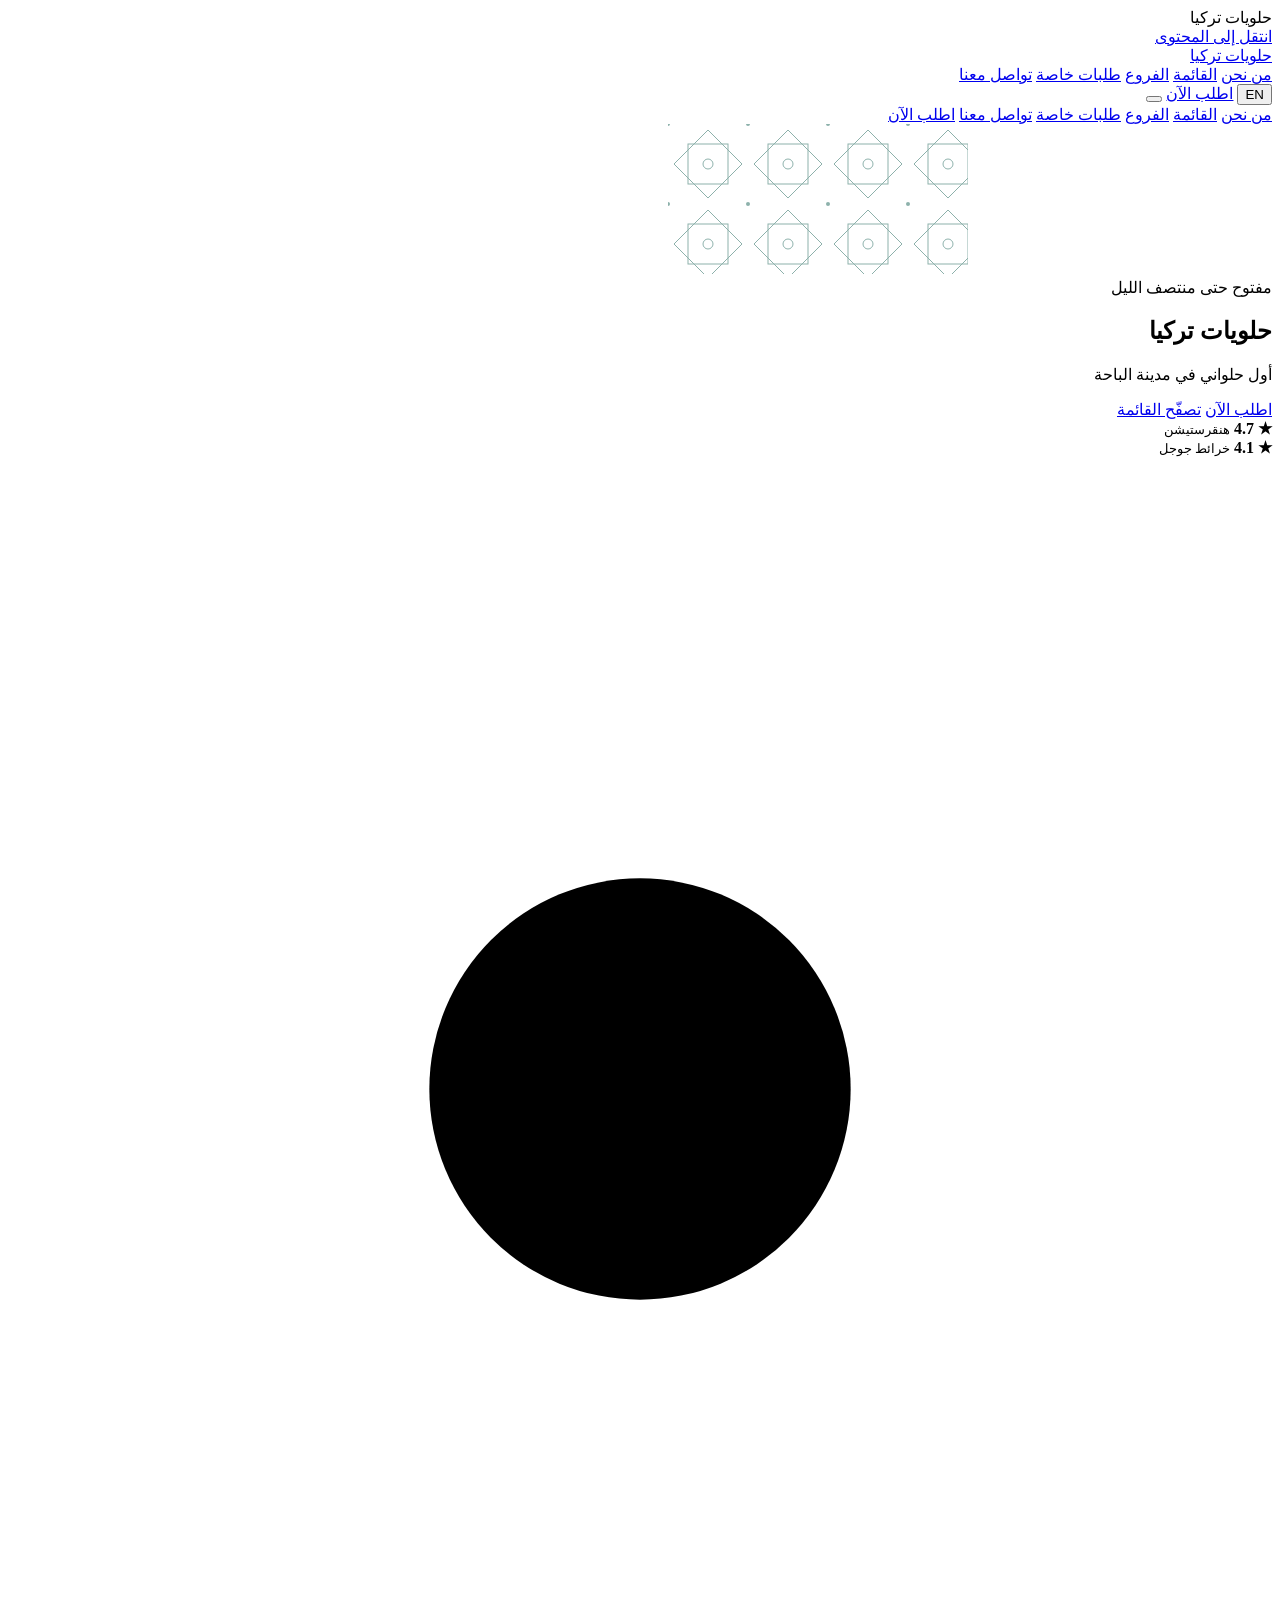
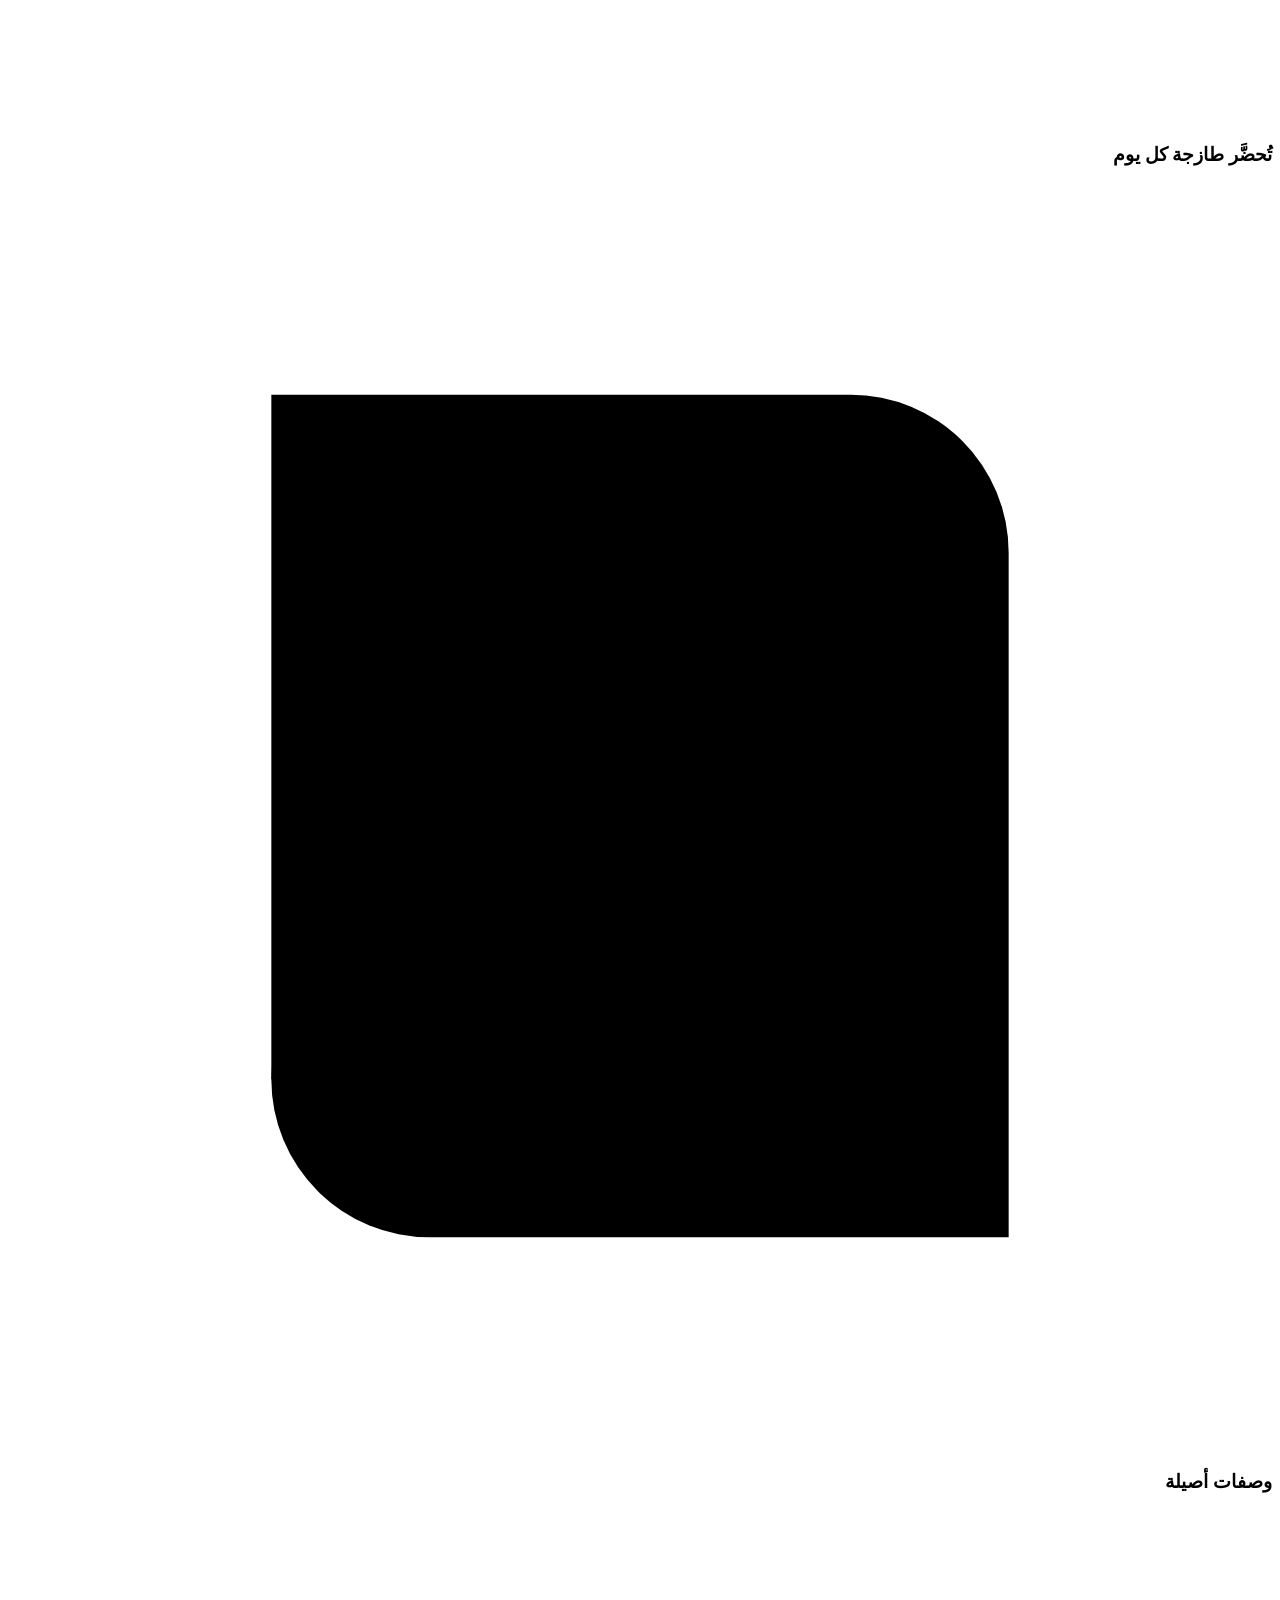
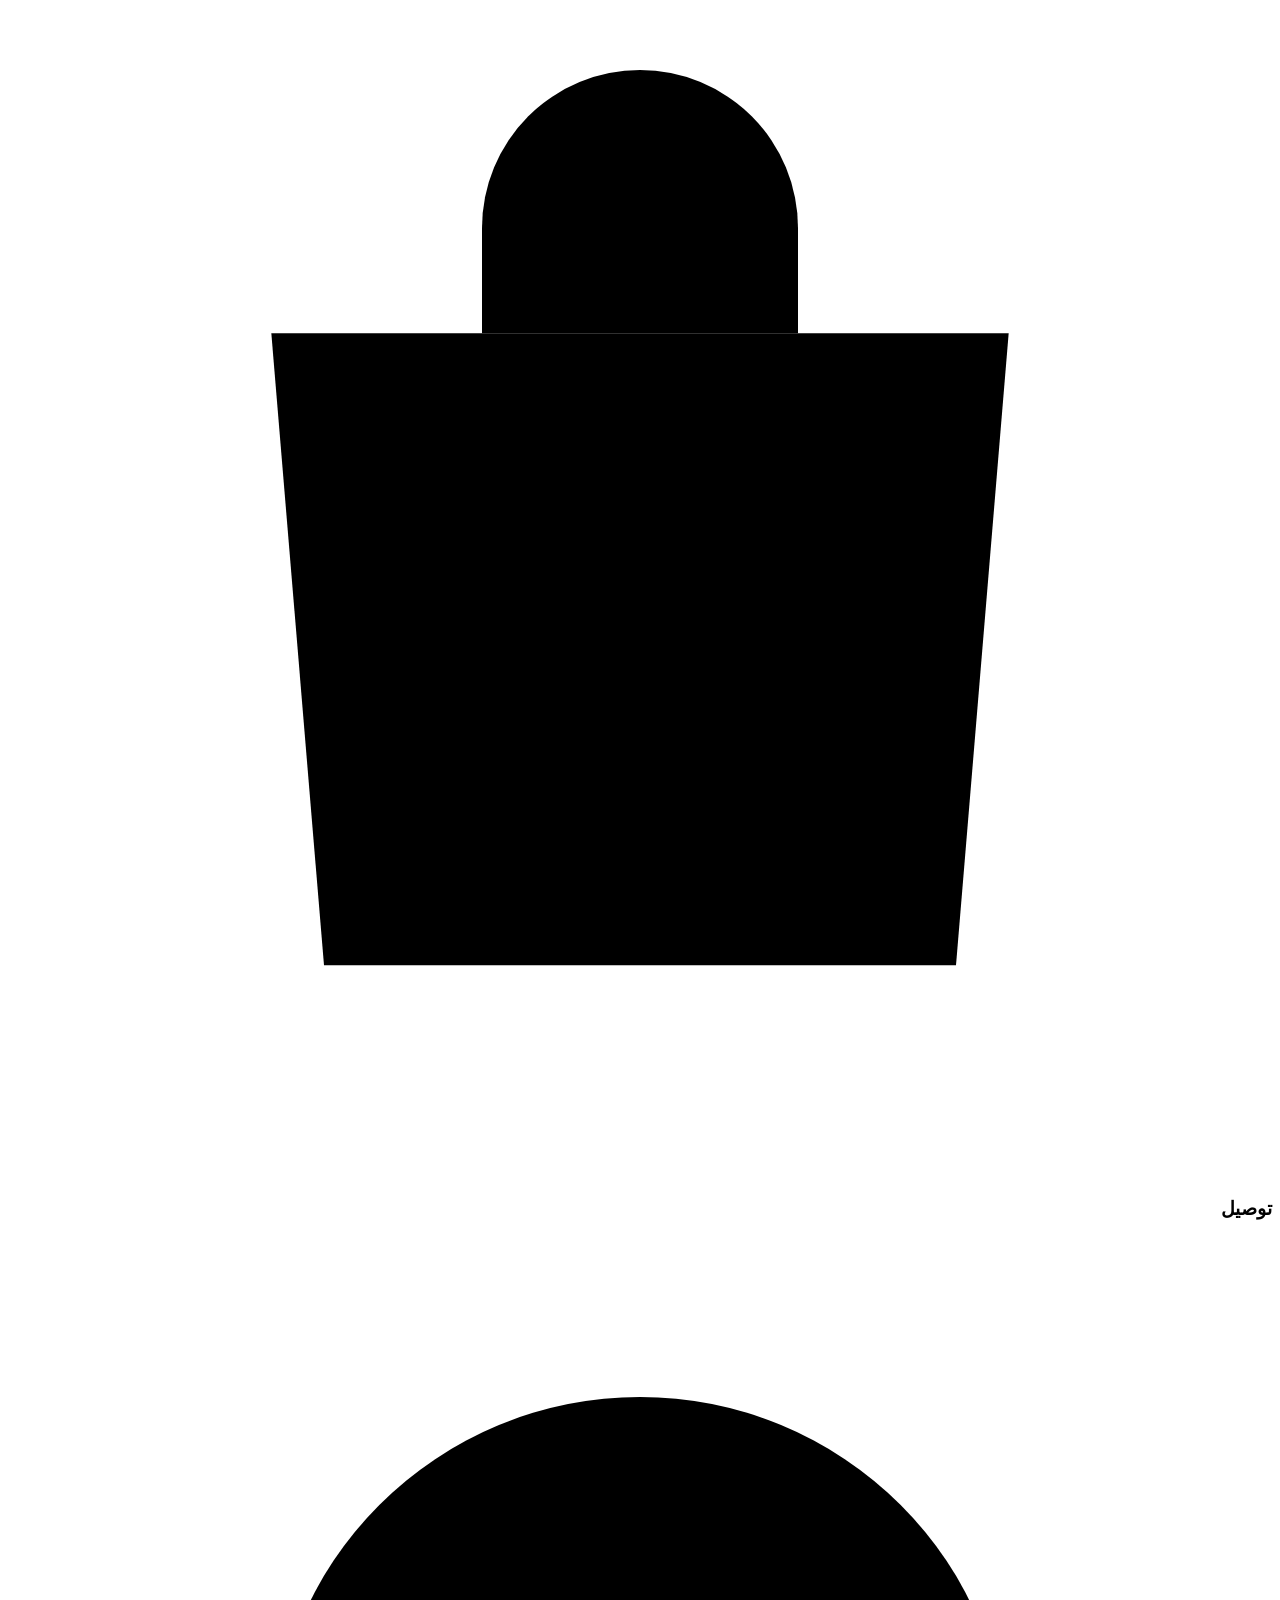
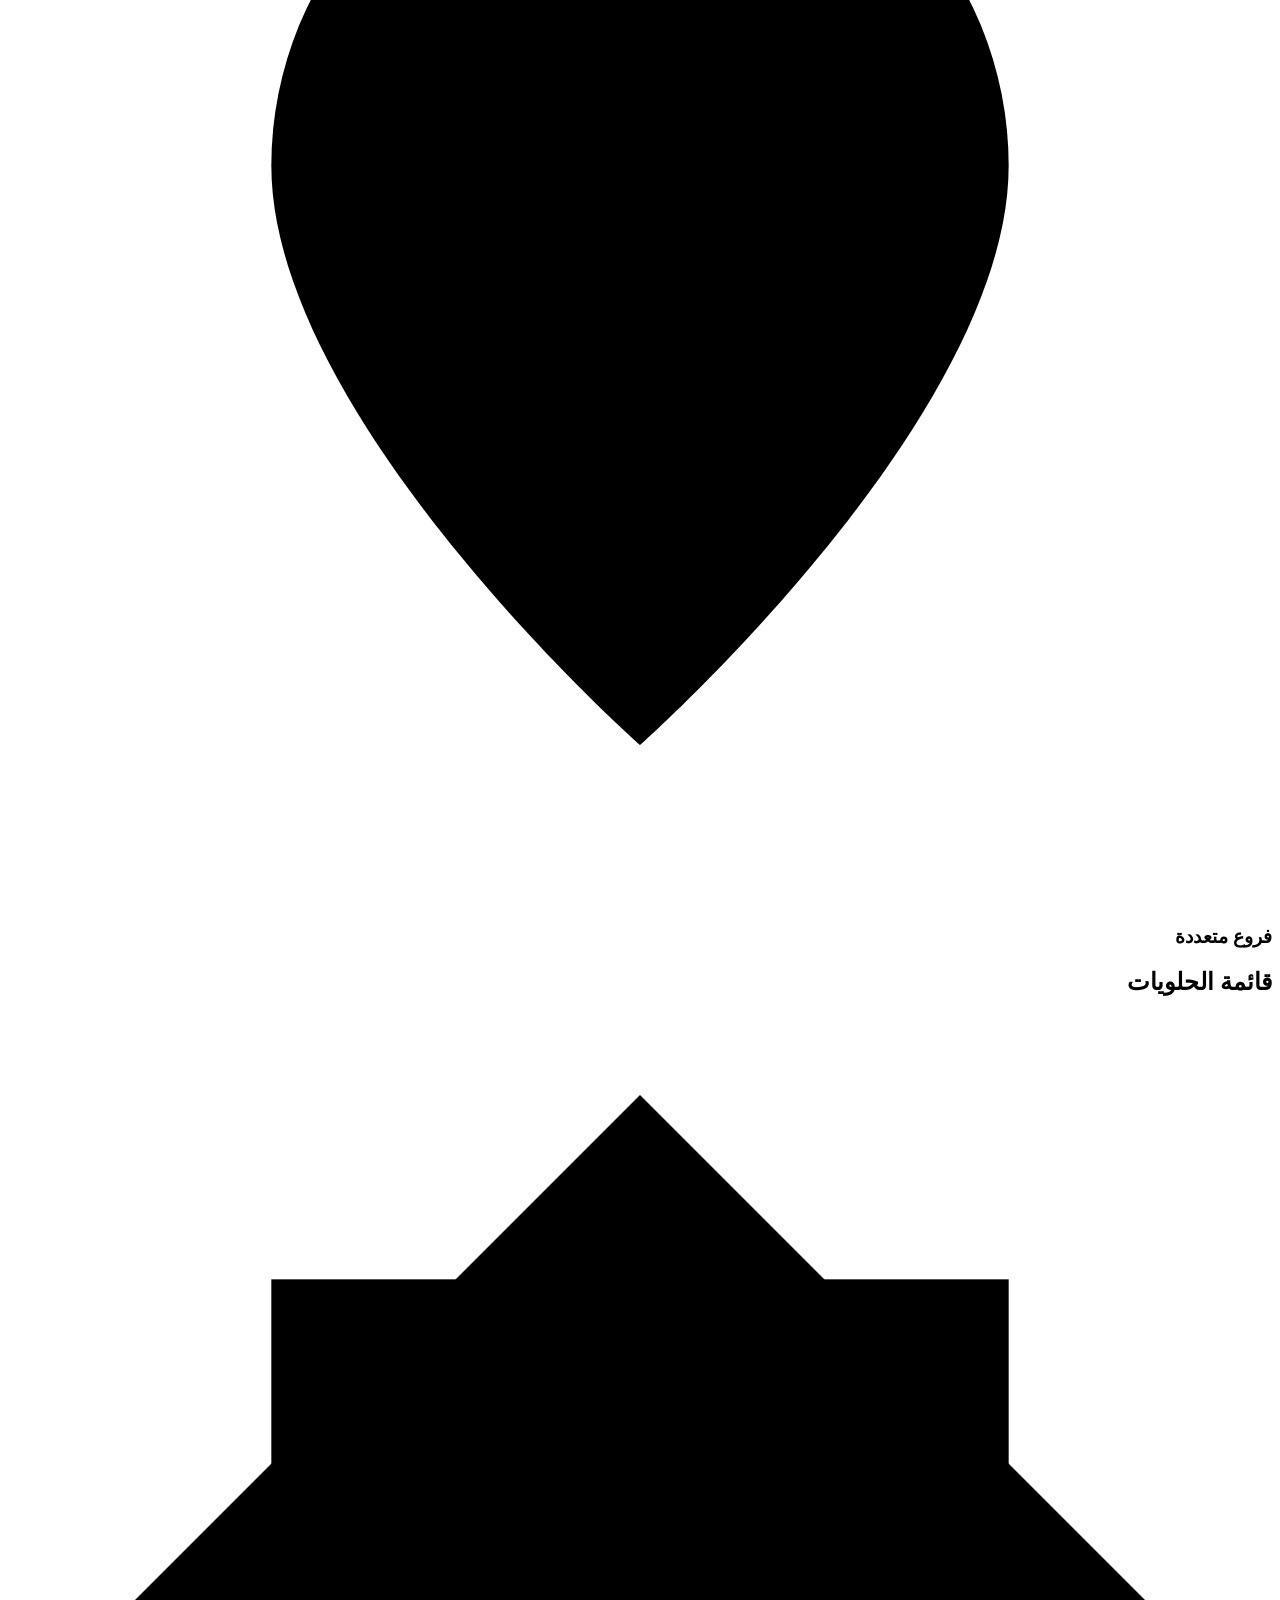
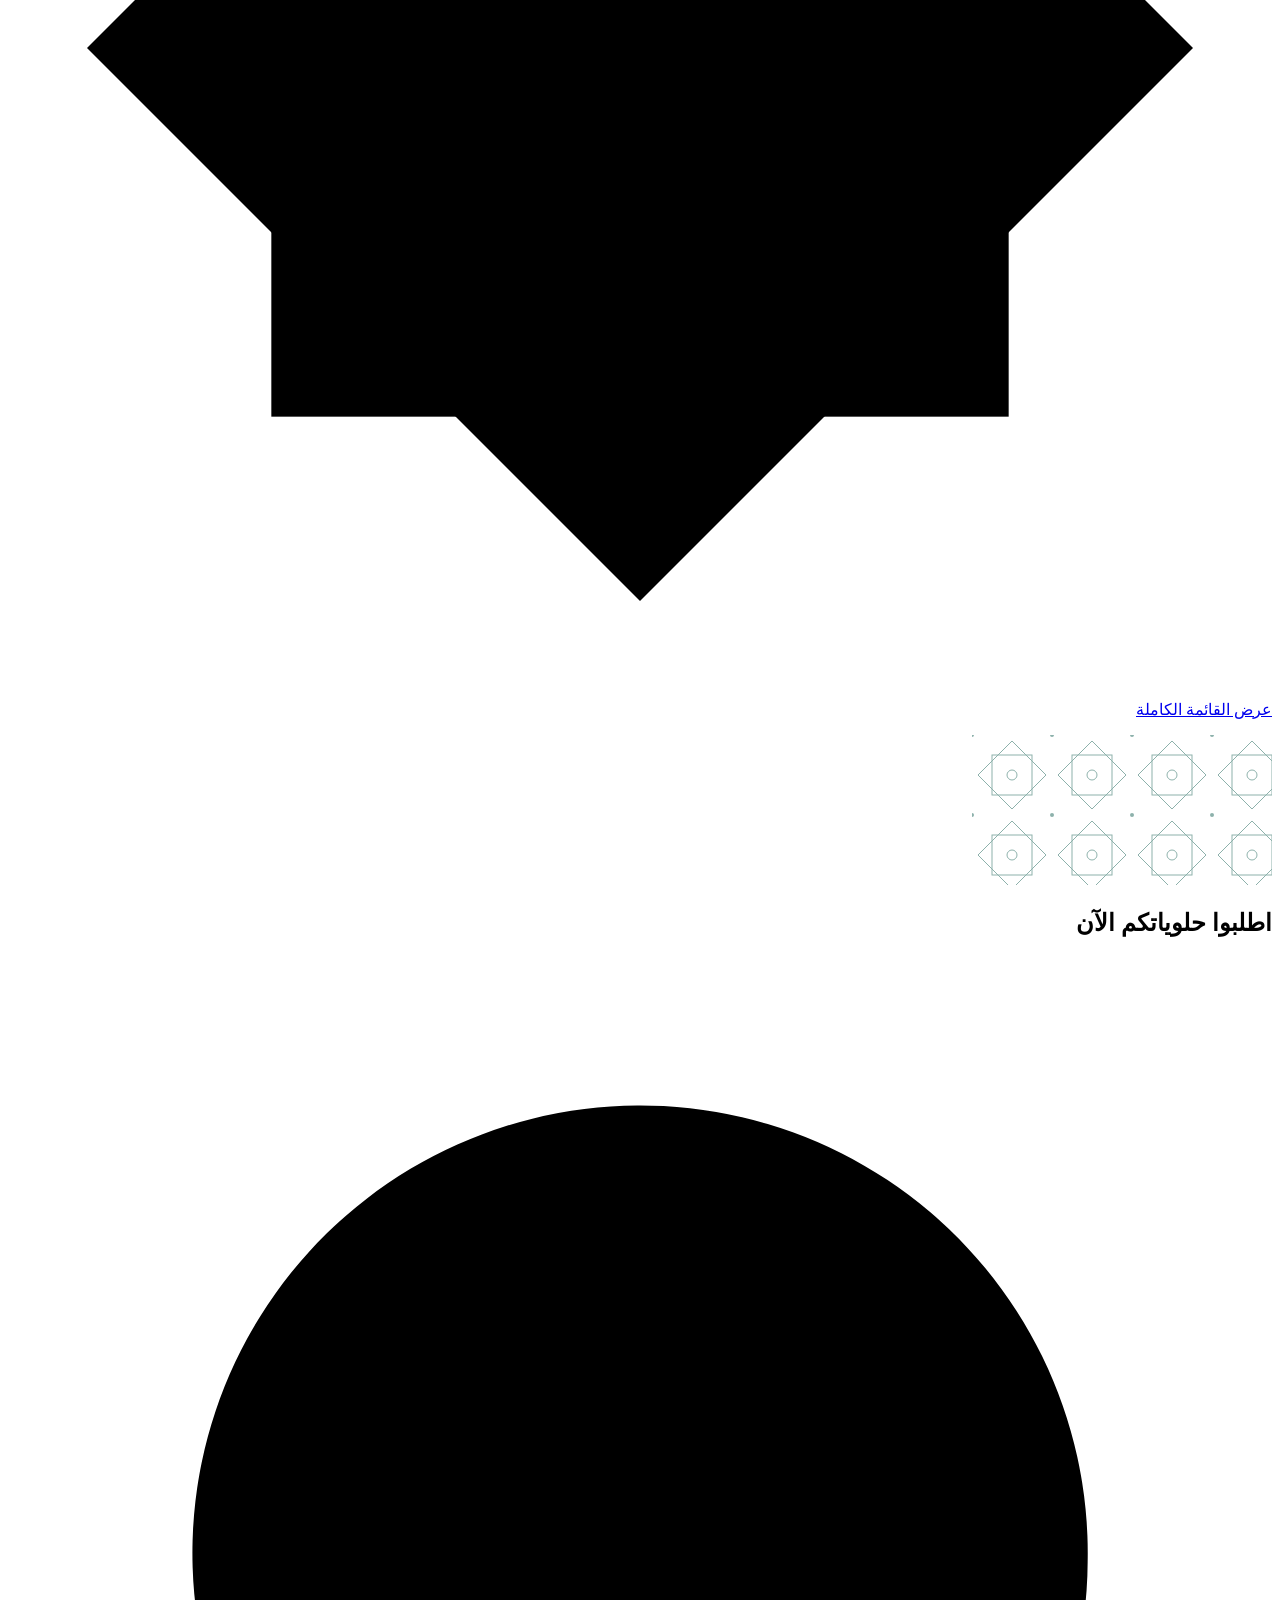
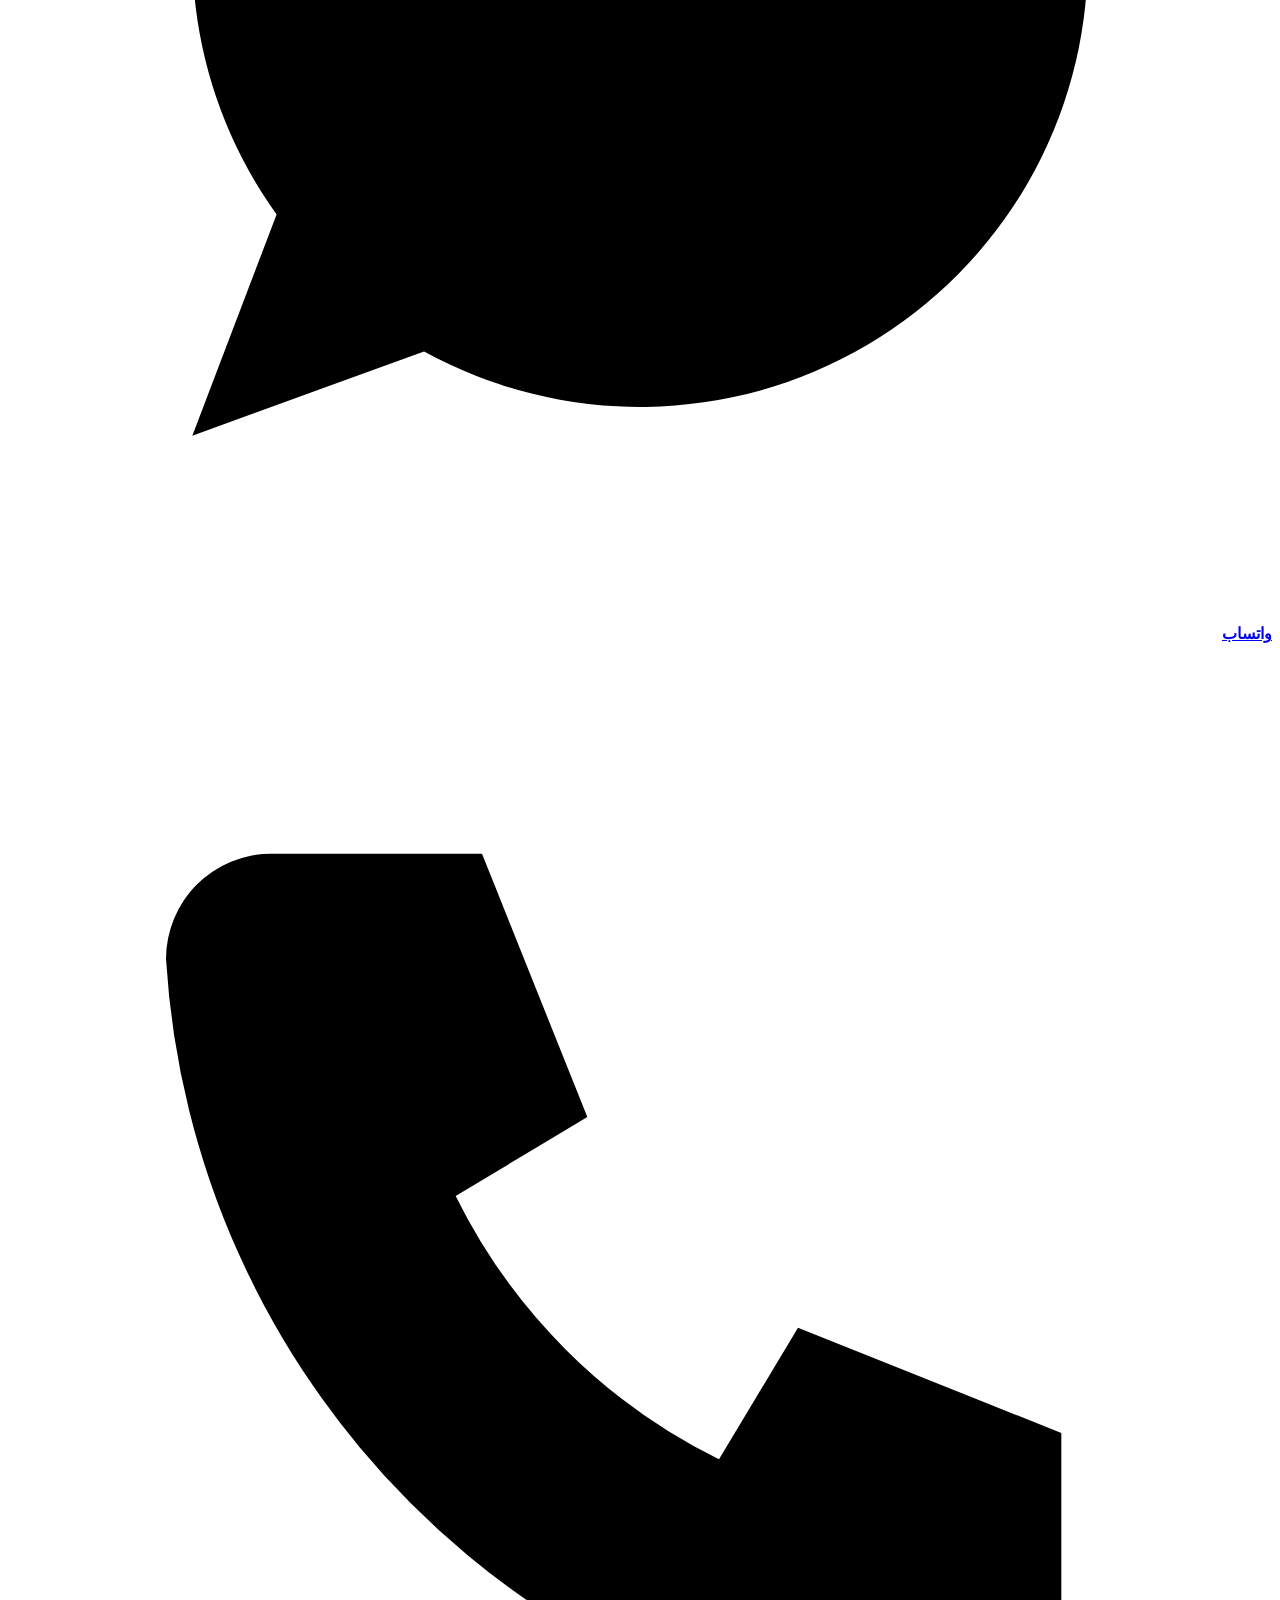
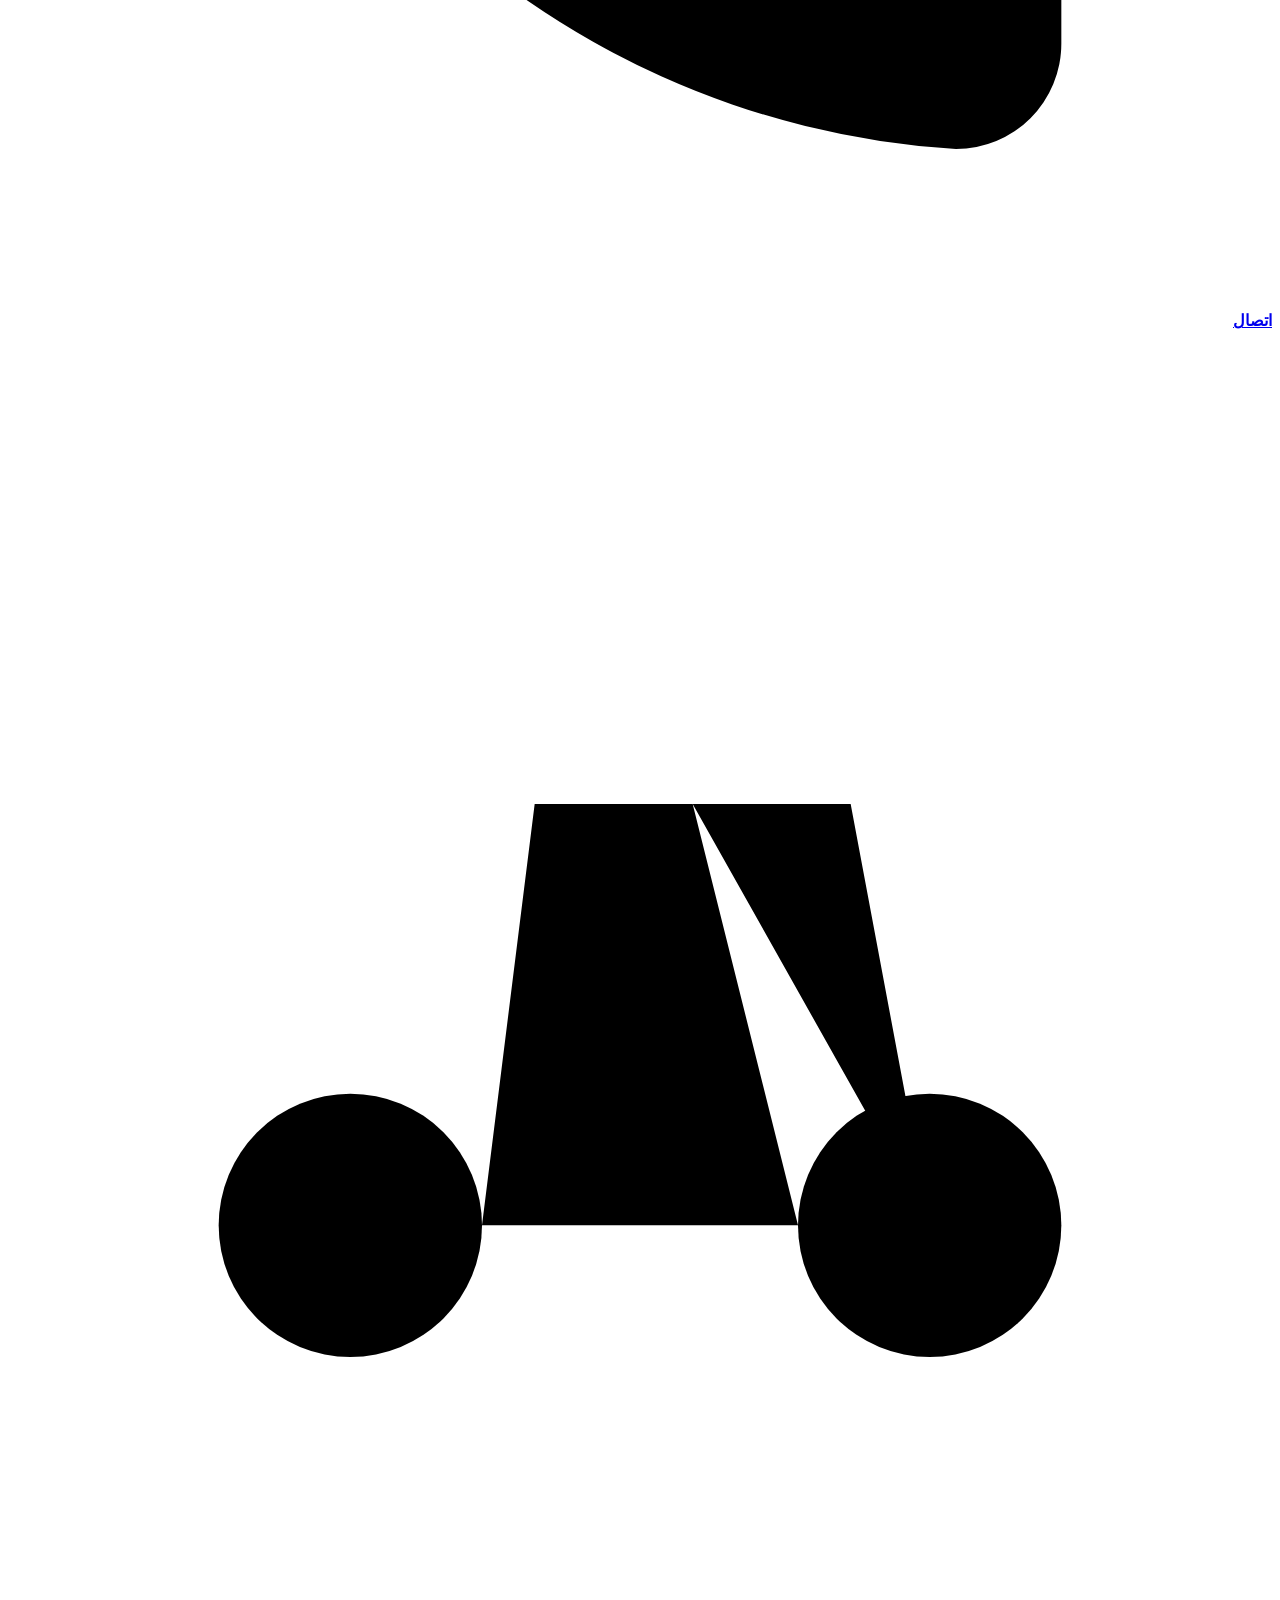
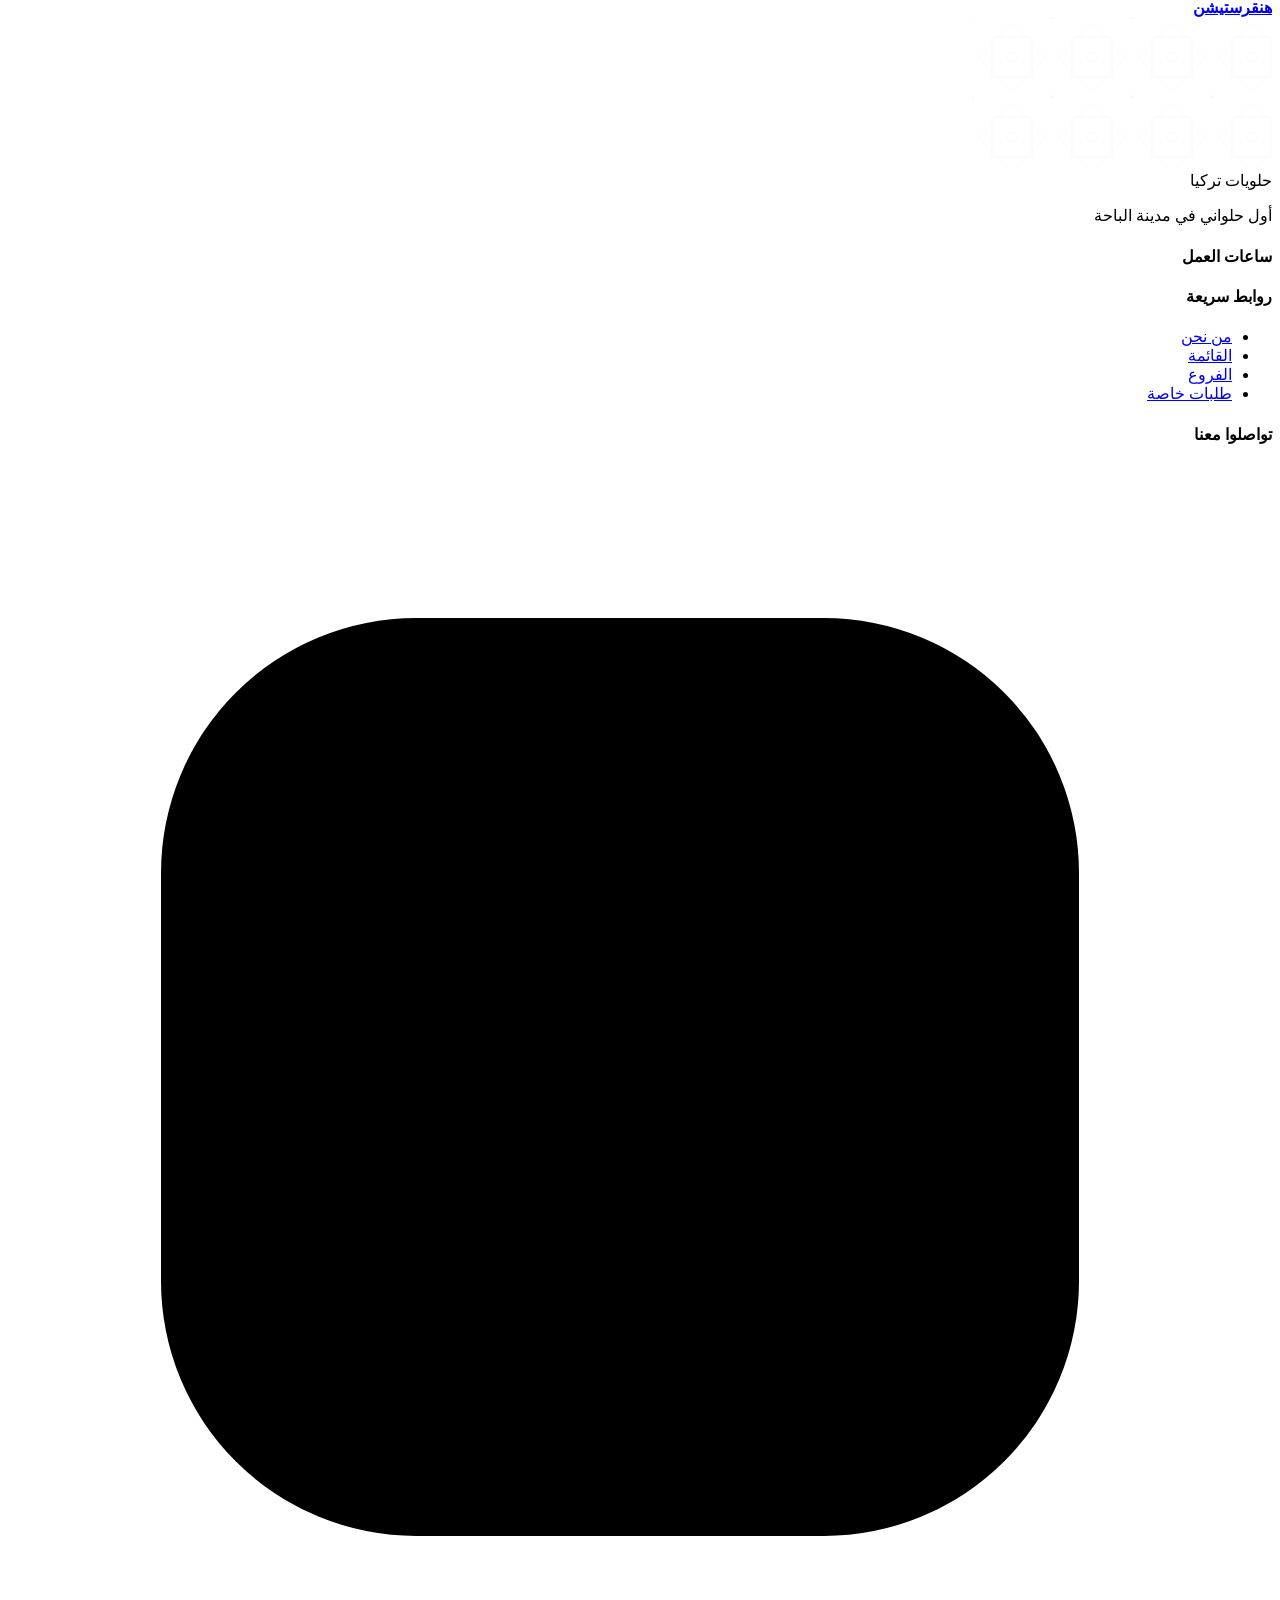
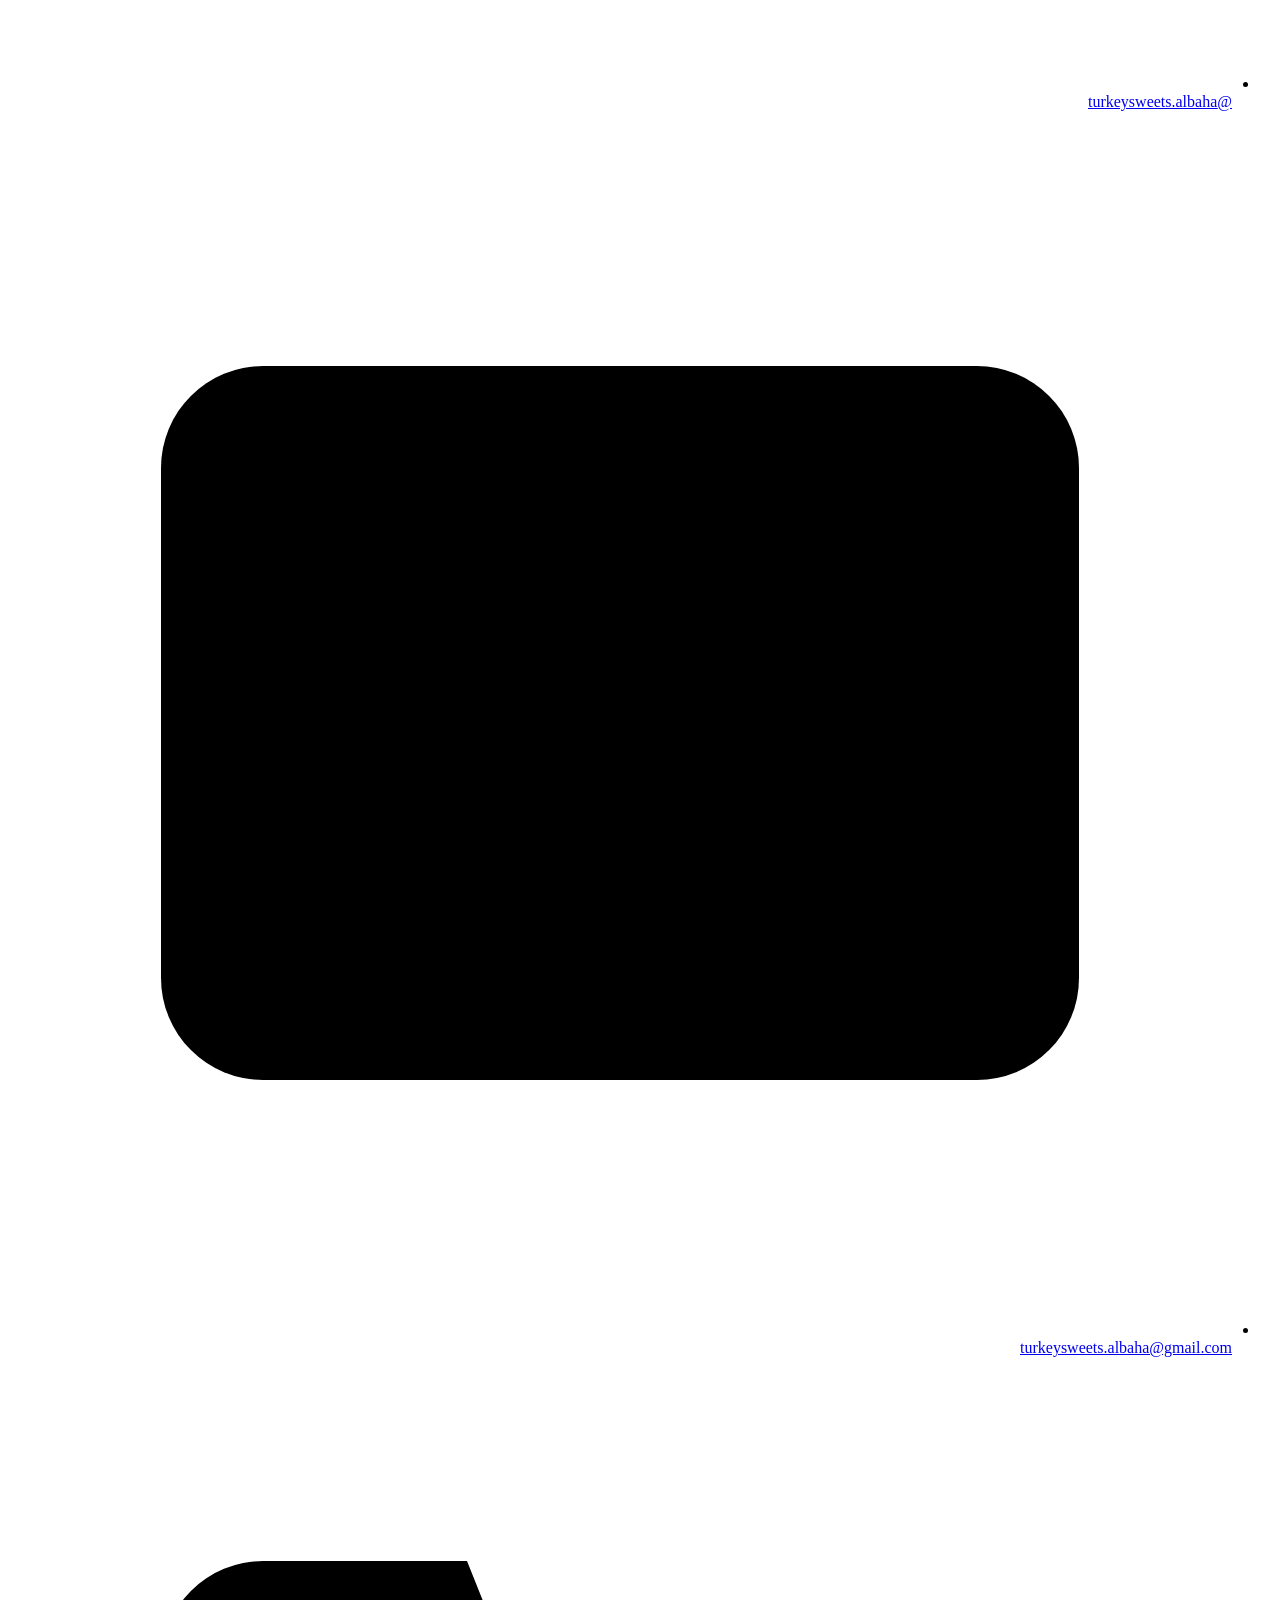
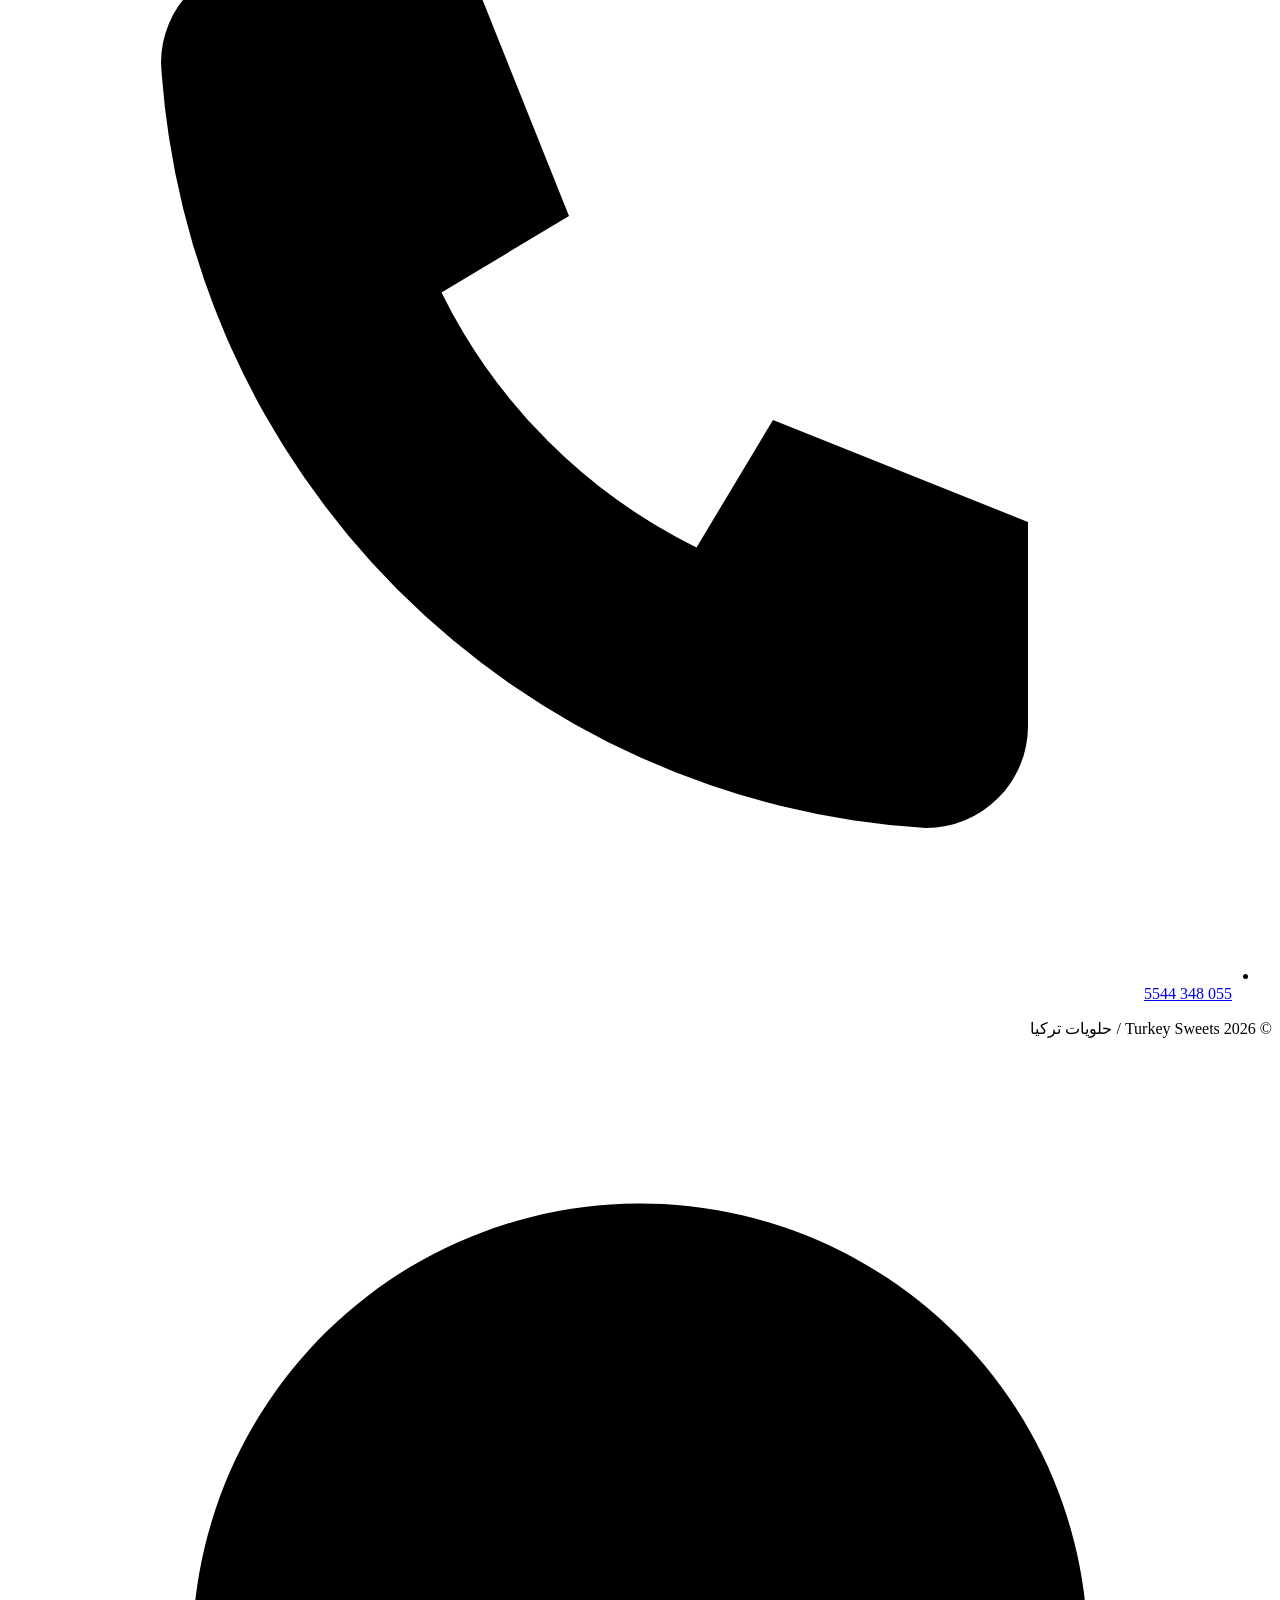
==== index.html @ ca267367 "Add files via upload" ====
<!DOCTYPE html>
<html lang="ar" dir="rtl">
<head>
<meta charset="utf-8">
<meta name="viewport" content="width=device-width, initial-scale=1, viewport-fit=cover">
<title>حلويات تركيا | أول حلواني في مدينة الباحة</title>
<meta name="description" content="حلويات تركيا في الباحة: كنافة وبقلاوة ومعمول وجاتوه وشيكولاتة وقهوة. اطلبوا عبر واتساب أو هنقرستيشن من خلال ثلاثة فروع.">
<meta name="theme-color" content="#1E3230">
<link rel="icon" type="image/png" href="assets/favicon.png">

<!-- hreflang + canonical: hrefs are upgraded to absolute URLs by JS at runtime -->
<link rel="canonical" href="./index.html">
<link rel="alternate" hreflang="ar" href="./index.html?lang=ar">
<link rel="alternate" hreflang="en" href="./index.html?lang=en">
<link rel="alternate" hreflang="x-default" href="./index.html">

<!-- Open Graph (add an og:image once you have a real photo) -->
<meta property="og:type" content="website">
<meta property="og:site_name" content="حلويات تركيا / Turkey Sweets">
<meta property="og:title" content="حلويات تركيا | أول حلواني في مدينة الباحة">
<meta property="og:description" content="حلويات تركيا في الباحة: كنافة وبقلاوة ومعمول وجاتوه وشيكولاتة وقهوة. اطلبوا عبر واتساب أو هنقرستيشن من خلال ثلاثة فروع.">
<meta property="og:locale" content="ar_SA">
<meta property="og:locale:alternate" content="en_US">
<meta property="og:url" content="./index.html">

<!-- Google Fonts: the only external resource -->
<link rel="preconnect" href="https://fonts.googleapis.com">
<link rel="preconnect" href="https://fonts.gstatic.com" crossorigin>
<link href="https://fonts.googleapis.com/css2?family=Amiri:wght@400;700&family=Cormorant+Garamond:wght@500;600;700&family=Inter:wght@400;500;600&family=Tajawal:wght@400;500;700&display=swap" rel="stylesheet">

<!-- Early language detection (prevents a flash of the wrong direction) -->
<script>
(function () {
  var l = 'ar', q = null, s = null;
  try { q = new URLSearchParams(location.search).get('lang'); } catch (e) {}
  try { s = localStorage.getItem('ts_lang'); } catch (e) {}
  if (q === 'en' || q === 'ar') l = q; else if (s === 'en' || s === 'ar') l = s;
  var d = document.documentElement;
  d.lang = l; d.dir = (l === 'ar') ? 'rtl' : 'ltr';
  d.classList.add('js');
  try { if (sessionStorage.getItem('ts_pre')) d.classList.add('nopre'); } catch (e) {}
  window.__TS_LANG = l;
})();
</script>

<link rel="stylesheet" href="assets/style.css">
<!-- schema.org JSON-LD (Arabic default; JS rewrites it when the language changes) -->
<script type="application/ld+json" id="ld-json">
{
  "@context": "https://schema.org",
  "@type": "Bakery",
  "name": "حلويات تركيا",
  "alternateName": "Turkey Sweets",
  "description": "حلويات تركيا في الباحة: كنافة وبقلاوة ومعمول وجاتوه وشيكولاتة وقهوة.",
  "telephone": "+966553485544",
  "email": "turkeysweets.albaha@gmail.com",
  "openingHours": "Mo-Su 08:00-24:00",
  "servesCuisine": ["حلويات شرقية", "حلويات تركية"],
  "address": {
    "@type": "PostalAddress",
    "streetAddress": "طريق الملك عبدالعزيز، الحاوية",
    "addressLocality": "الباحة",
    "postalCode": "65525",
    "addressCountry": "SA"
  },
  "aggregateRating": { "@type": "AggregateRating", "ratingValue": "4.1", "reviewCount": "2700", "bestRating": "5" },
  "sameAs": ["https://www.instagram.com/turkeysweets.albaha/"]
}
</script>
</head>

<body class="loading" id="top" data-page="home">

<!-- Shared SVG definitions: gold gradient, 8-point star symbol, Ottoman-style tile pattern -->
<svg width="0" height="0" style="position:absolute" aria-hidden="true" focusable="false">
  <defs>
    <linearGradient id="gold-grad" x1="0" y1="0" x2="1" y2="1">
      <stop offset="0" stop-color="#BFD6D2"/><stop offset="1" stop-color="#8DB1AB"/>
    </linearGradient>
    <symbol id="star8" viewBox="0 0 24 24">
      <rect x="5" y="5" width="14" height="14" stroke-linejoin="round"/>
      <path d="M12 1.5 22.5 12 12 22.5 1.5 12z" stroke-linejoin="round"/>
      <circle cx="12" cy="12" r="2.2"/>
    </symbol>
    <pattern id="pat-star" width="80" height="80" patternUnits="userSpaceOnUse">
      <g fill="none" stroke="#8DB1AB" stroke-width="1">
        <rect x="20" y="20" width="40" height="40"/>
        <path d="M40 6 74 40 40 74 6 40z"/>
        <circle cx="40" cy="40" r="5"/>
      </g>
      <g fill="#8DB1AB"><circle cx="0" cy="0" r="2"/><circle cx="80" cy="0" r="2"/><circle cx="0" cy="80" r="2"/><circle cx="80" cy="80" r="2"/></g>
    </pattern>
  </defs>
</svg>

<!-- 1. PRELOADER -->
<div id="preloader" role="status" aria-live="polite">
  <div class="pre-logo">
    <span class="logo-img" role="img" aria-label="Turkey Sweets logo"></span>
    <span class="shimmer" data-i18n="brand">حلويات تركيا</span>
  </div>
</div>

<div class="progress" id="progress" aria-hidden="true"></div>
<a class="skip" href="#main" data-i18n="skip">انتقل إلى المحتوى</a>

<!-- 2. NAVBAR -->
<header class="nav" id="nav">
  <div class="container nav-in">
    <a class="logo" href="index.html" data-i18n-aria="logoAria" aria-label="حلويات تركيا - الصفحة الرئيسية">
      <span class="logo-img" role="img" aria-label="Turkey Sweets logo"></span>
      <span class="logo-text" data-i18n="brand">حلويات تركيا</span>
    </a>
    <nav class="nav-links" data-i18n-aria="navAria" aria-label="التنقل الرئيسي">
      <a href="about.html" data-i18n="navAbout">من نحن</a>
      <a href="menu.html" data-i18n="navMenu">القائمة</a>
      <a href="branches.html" data-i18n="navBranches">الفروع</a>
      <a href="custom-orders.html" data-i18n="navCustom">طلبات خاصة</a>
      <a href="#contact" data-i18n="navContact">تواصل معنا</a>
    </nav>
    <div class="nav-actions">
      <button class="lang" id="langBtn" type="button">EN</button>
      <a class="btn btn-gold btn-sm btn-pulse nav-order" href="#order" data-i18n="navOrder">اطلب الآن</a>
      <button class="burger" id="burger" type="button" aria-expanded="false" aria-controls="mnav" aria-label="فتح القائمة"><span></span><span></span><span></span></button>
    </div>
  </div>
</header>

<!-- Mobile full-screen menu -->
<div class="mnav" id="mnav" aria-hidden="true">
  <nav data-i18n-aria="navAria" aria-label="التنقل الرئيسي">
    <a href="about.html" style="--i:0" data-i18n="navAbout">من نحن</a>
    <a href="menu.html" style="--i:1" data-i18n="navMenu">القائمة</a>
    <a href="branches.html" style="--i:2" data-i18n="navBranches">الفروع</a>
    <a href="custom-orders.html" style="--i:3" data-i18n="navCustom">طلبات خاصة</a>
    <a href="#contact" style="--i:4" data-i18n="navContact">تواصل معنا</a>
    <a class="btn btn-gold" href="#order" style="--i:5" data-i18n="navOrder">اطلب الآن</a>
  </nav>
</div>

<main id="main">

<!-- 3. HERO -->
<section class="hero" aria-labelledby="hero-title">
  <canvas id="particles" aria-hidden="true"></canvas>
  <svg class="orn-bg" aria-hidden="true" focusable="false"><rect width="100%" height="100%" fill="url(#pat-star)"/></svg>
  <div class="container hero-grid">
    <div class="hero-copy">
      <div class="hl" style="--i:0"><span class="open-badge" data-i18n="openBadge">مفتوح حتى منتصف الليل</span></div>
      <h1 id="hero-title" class="hl" style="--i:1" data-i18n="brand">حلويات تركيا</h1>
      <p class="hero-tag hl" style="--i:2" data-i18n="tagline">أول حلواني في مدينة الباحة</p>
      <p class="hero-intro hl" style="--i:3" data-i18n="heroIntro"></p>
      <div class="hero-cta hl" style="--i:4">
        <a class="btn btn-gold btn-pulse" href="#order" data-i18n="heroOrder">اطلب الآن</a>
        <a class="btn btn-ghost" href="menu.html" data-i18n="heroMenu">تصفّح القائمة</a>
      </div>
      <div class="rating-row hl" style="--i:5">
        <div class="rating">
          <b><span aria-hidden="true">★</span> 4.7</b>
          <small><span data-i18n="ratingHS">هنقرستيشن</span><span style="font-weight:400" data-i18n="ratingHSsub"></span></small>
        </div>
        <div class="rating">
          <b><span aria-hidden="true">★</span> 4.1</b>
          <small><span data-i18n="ratingG">خرائط جوجل</span><span style="font-weight:400" data-i18n="ratingGsub"></span></small>
        </div>
      </div>
    </div>
    <div class="hero-media" id="heroMedia">
      <div class="arch-wrap hl" style="--i:3">
        <div class="arch">
          <!-- IMAGE: gold tray of assorted baklava and kunafa on dark wood, shot from a low angle, warm light, portrait 1600x2000 -->
          <div class="img-slot" data-slot="hero" style="--ar:4/5"></div>
        </div>
      </div>
    </div>
  </div>
</section>

<!-- 4. FEATURE STRIP -->
<section class="strip" aria-label="Highlights">
  <div class="container features" data-stagger>
    <div class="feature">
      <div class="ic"><svg viewBox="0 0 24 24" aria-hidden="true"><circle cx="12" cy="12" r="4"/><path d="M12 2v3M12 19v3M2 12h3M19 12h3M4.9 4.9l2.1 2.1M17 17l2.1 2.1M19.1 4.9 17 7M7 17l-2.1 2.1"/></svg></div>
      <h3 data-i18n="f1t">تُحضَّر طازجة كل يوم</h3><p data-i18n="f1s"></p>
    </div>
    <div class="feature">
      <div class="ic"><svg viewBox="0 0 24 24" aria-hidden="true"><path d="M5 4h11a3 3 0 0 1 3 3v13H8a3 3 0 0 1-3-3z"/><path d="M5 17a3 3 0 0 1 3-3h11"/></svg></div>
      <h3 data-i18n="f2t">وصفات أصيلة</h3><p data-i18n="f2s"></p>
    </div>
    <div class="feature">
      <div class="ic"><svg viewBox="0 0 24 24" aria-hidden="true"><path d="M5 8h14l-1 12H6z"/><path d="M9 8V6a3 3 0 0 1 6 0v2"/></svg></div>
      <h3 data-i18n="f3t">توصيل</h3><p data-i18n="f3s"></p>
    </div>
    <div class="feature">
      <div class="ic"><svg viewBox="0 0 24 24" aria-hidden="true"><path d="M12 21s7-6.2 7-11a7 7 0 1 0-14 0c0 4.8 7 11 7 11z"/><circle cx="12" cy="10" r="2.5"/></svg></div>
      <h3 data-i18n="f4t">فروع متعددة</h3><p data-i18n="f4s"></p>
    </div>
  </div>
</section>

<!-- MENU CATEGORIES -->
<section class="section" id="menu" aria-labelledby="menu-title" style="background:var(--cream-2)">
  <div class="container">
    <div class="section-head reveal">
      <h2 id="menu-title" data-i18n="menuTitle">قائمة الحلويات</h2>
      <div class="divider" aria-hidden="true"><i></i><svg viewBox="0 0 24 24"><use href="#star8"/></svg><i></i></div>
      <p data-i18n="homeMenuSub"></p>
    </div>
    <div class="cat-grid" id="catGrid" data-stagger></div>
    <p class="more reveal"><a class="btn btn-gold" href="menu.html" data-i18n="viewFullMenu">عرض القائمة الكاملة</a></p>
  </div>
</section>

<!-- 9. ORDERING CTA BAND -->
<section class="order" id="order" aria-labelledby="order-title">
  <svg class="orn-bg" aria-hidden="true" focusable="false"><rect width="100%" height="100%" fill="url(#pat-star)"/></svg>
  <div class="container">
    <div class="section-head reveal">
      <h2 id="order-title" data-i18n="orderTitle">اطلبوا حلوياتكم الآن</h2>
      <p data-i18n="orderSub"></p>
    </div>
    <div class="order-grid" data-stagger>
      <a class="order-opt" data-wa="general" href="#" target="_blank" rel="noopener noreferrer">
        <span class="ic"><svg viewBox="0 0 24 24" aria-hidden="true"><path d="M20.5 11.5a8.5 8.5 0 0 1-12.6 7.4L3.5 20.5l1.6-4.2A8.5 8.5 0 1 1 20.5 11.5z"/><path d="M9 8.5c0 3.5 3 6.5 6.5 6.5l1.2-1.6-2.2-1.1-1 .8a5 5 0 0 1-2.4-2.4l.8-1-1.1-2.2z"/></svg></span>
        <span><b data-i18n="optWA">واتساب</b><small data-i18n="optWAsub"></small></span>
      </a>
      <a class="order-opt" id="callOpt" href="#">
        <span class="ic"><svg viewBox="0 0 24 24" aria-hidden="true"><path d="M5 4h4l2 5-2.5 1.5a11 11 0 0 0 5 5L15 13l5 2v4a2 2 0 0 1-2 2A16 16 0 0 1 3 6a2 2 0 0 1 2-2z"/></svg></span>
        <span><b data-i18n="optCall">اتصال</b><small><span class="ltr" id="callNum"></span></small></span>
      </a>
      <a class="order-opt" id="hsOpt" href="#" target="_blank" rel="noopener noreferrer">
        <span class="ic"><svg viewBox="0 0 24 24" aria-hidden="true"><circle cx="6.5" cy="17" r="2.5"/><circle cx="17.5" cy="17" r="2.5"/><path d="M9 17h6l-2-8h-3M13 9h3l1.5 8M4 8h5"/></svg></span>
        <span><b data-i18n="optHS">هنقرستيشن</b><small data-i18n="optHSsub"></small></span>
      </a>
    </div>
  </div>
</section>


</main>

<!-- 10. FOOTER -->
<footer id="contact">
  <svg class="orn-bg" aria-hidden="true" focusable="false" style="opacity:.06"><rect width="100%" height="100%" fill="url(#pat-star)"/></svg>
  <div class="container">
    <div class="foot-grid">
      <div>
        <div class="foot-logo"><span class="logo-img" role="img" aria-label="Turkey Sweets logo"></span><span data-i18n="brand">حلويات تركيا</span></div>
        <p data-i18n="tagline">أول حلواني في مدينة الباحة</p>
      </div>
      <div>
        <h4 data-i18n="footHours">ساعات العمل</h4>
        <p data-i18n="hoursText"></p>
      </div>
      <div>
        <h4 data-i18n="footLinks">روابط سريعة</h4>
        <ul>
          <li><a href="about.html" data-i18n="navAbout">من نحن</a></li>
          <li><a href="menu.html" data-i18n="navMenu">القائمة</a></li>
          <li><a href="branches.html" data-i18n="navBranches">الفروع</a></li>
          <li><a href="custom-orders.html" data-i18n="navCustom">طلبات خاصة</a></li>
        </ul>
      </div>
      <div>
        <h4 data-i18n="footContact">تواصلوا معنا</h4>
        <ul>
          <li class="foot-social"><svg viewBox="0 0 24 24" aria-hidden="true"><rect x="3" y="3" width="18" height="18" rx="5"/><circle cx="12" cy="12" r="4"/><circle cx="17.2" cy="6.8" r=".6"/></svg><a href="https://www.instagram.com/turkeysweets.albaha/" target="_blank" rel="noopener noreferrer" aria-label="Instagram"><span class="ltr">@turkeysweets.albaha</span></a></li>
          <li class="foot-social"><svg viewBox="0 0 24 24" aria-hidden="true"><rect x="3" y="5" width="18" height="14" rx="2"/><path d="m3 7 9 6 9-6"/></svg><a href="mailto:turkeysweets.albaha@gmail.com"><span class="ltr">turkeysweets.albaha@gmail.com</span></a></li>
          <li class="foot-social"><svg viewBox="0 0 24 24" aria-hidden="true"><path d="M5 4h4l2 5-2.5 1.5a11 11 0 0 0 5 5L15 13l5 2v4a2 2 0 0 1-2 2A16 16 0 0 1 3 6a2 2 0 0 1 2-2z"/></svg><a href="tel:+966553485544"><span class="ltr">055 348 5544</span></a></li>
        </ul>
      </div>
    </div>
    <p class="copy">© 2026 Turkey Sweets / حلويات تركيا</p>
  </div>
</footer>

<!-- Floating WhatsApp button -->
<a class="wa-float" data-wa="general" data-i18n-aria="waFloat" aria-label="اطلب عبر واتساب" href="#" target="_blank" rel="noopener noreferrer">
  <svg viewBox="0 0 24 24" aria-hidden="true"><path d="M20.5 11.5a8.5 8.5 0 0 1-12.6 7.4L3.5 20.5l1.6-4.2A8.5 8.5 0 1 1 20.5 11.5z"/><path d="M9 8.5c0 3.5 3 6.5 6.5 6.5l1.2-1.6-2.2-1.1-1 .8a5 5 0 0 1-2.4-2.4l.8-1-1.1-2.2z"/></svg>
</a>


<script src="assets/data.js"></script>
<script src="assets/app.js"></script>
</body>
</html>
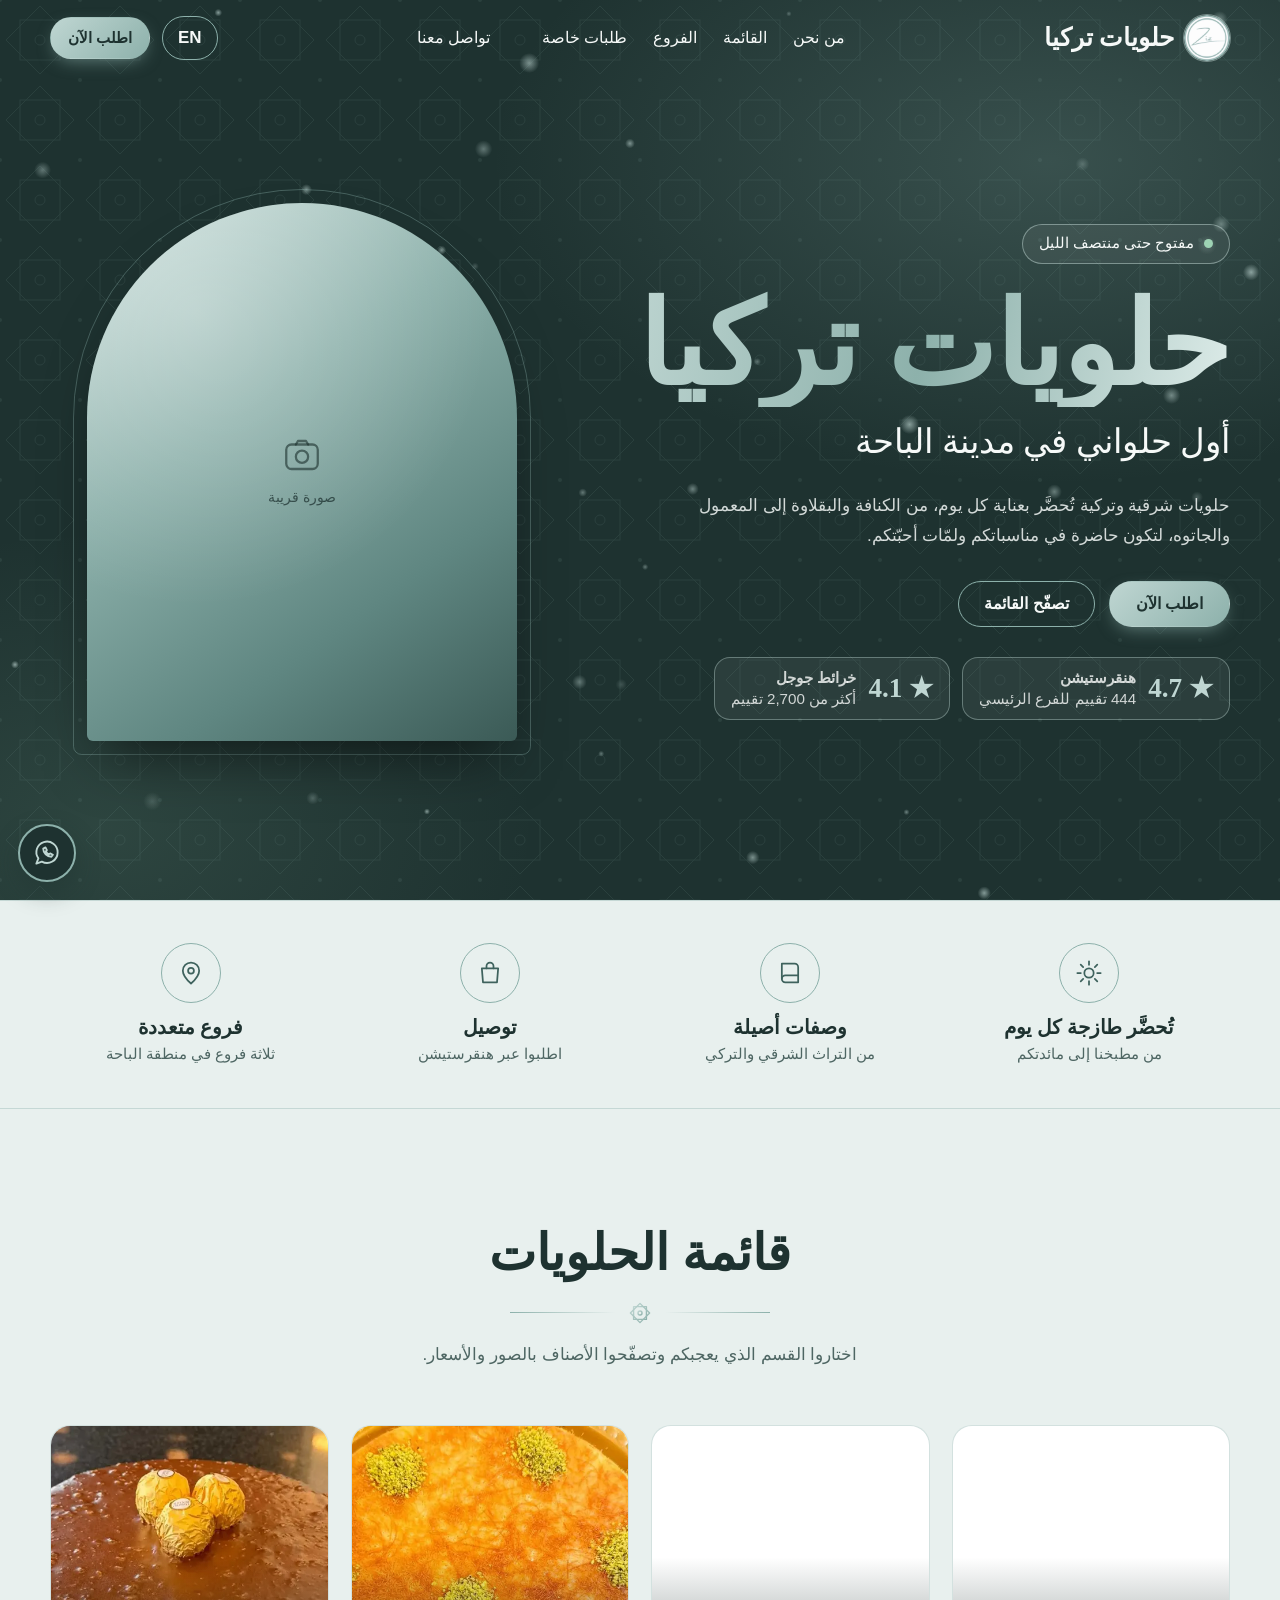
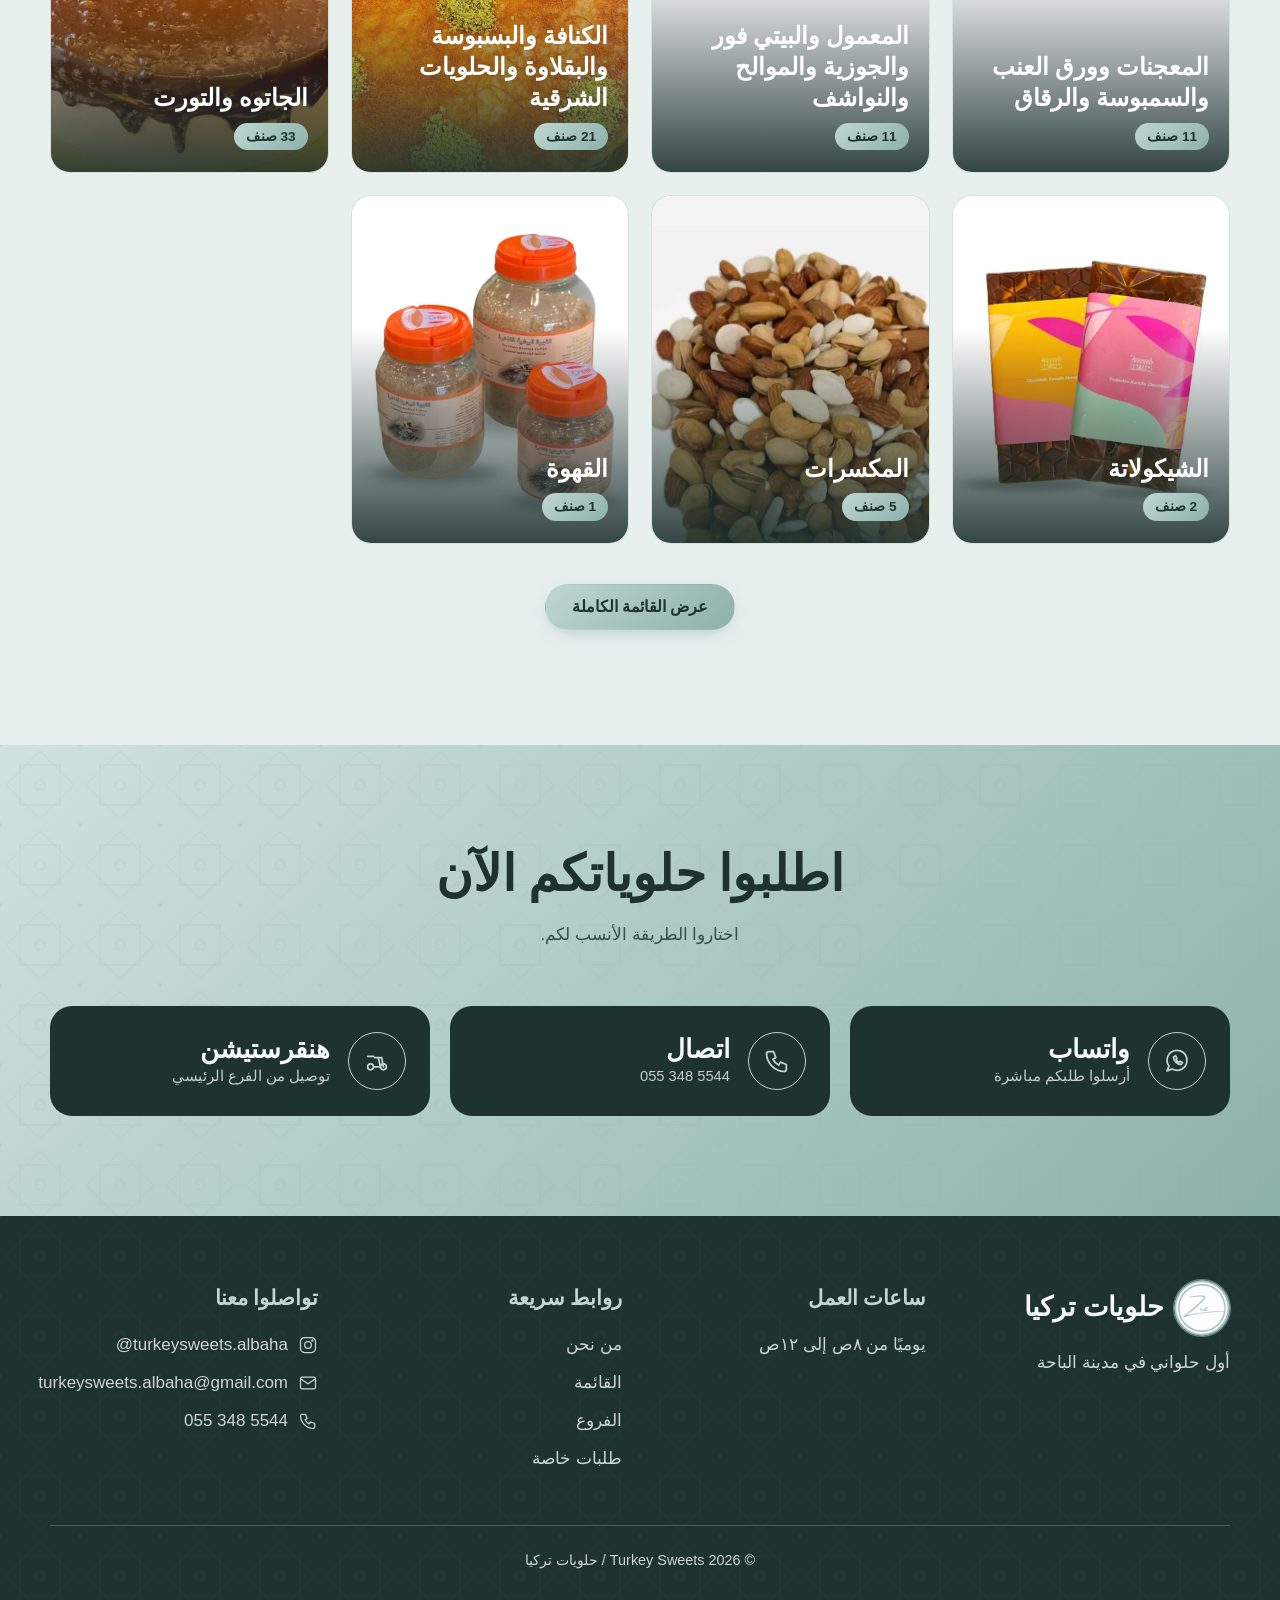
==== commit 2703e4a8: "Add files via upload" ====
--- a/index.html
+++ b/index.html
@@ -116,6 +116,7 @@
       <a href="menu.html" data-i18n="navMenu">القائمة</a>
       <a href="branches.html" data-i18n="navBranches">الفروع</a>
       <a href="custom-orders.html" data-i18n="navCustom">طلبات خاصة</a>
+      <a href="reviews.html" data-i18n="navReviews">آراء العملاء</a>
       <a href="#contact" data-i18n="navContact">تواصل معنا</a>
     </nav>
     <div class="nav-actions">
@@ -133,8 +134,9 @@
     <a href="menu.html" style="--i:1" data-i18n="navMenu">القائمة</a>
     <a href="branches.html" style="--i:2" data-i18n="navBranches">الفروع</a>
     <a href="custom-orders.html" style="--i:3" data-i18n="navCustom">طلبات خاصة</a>
-    <a href="#contact" style="--i:4" data-i18n="navContact">تواصل معنا</a>
-    <a class="btn btn-gold" href="#order" style="--i:5" data-i18n="navOrder">اطلب الآن</a>
+    <a href="reviews.html" style="--i:4" data-i18n="navReviews">آراء العملاء</a>
+    <a href="#contact" style="--i:5" data-i18n="navContact">تواصل معنا</a>
+    <a class="btn btn-gold" href="#order" style="--i:6" data-i18n="navOrder">اطلب الآن</a>
   </nav>
 </div>
 
@@ -259,6 +261,7 @@
           <li><a href="menu.html" data-i18n="navMenu">القائمة</a></li>
           <li><a href="branches.html" data-i18n="navBranches">الفروع</a></li>
           <li><a href="custom-orders.html" data-i18n="navCustom">طلبات خاصة</a></li>
+          <li><a href="reviews.html" data-i18n="navReviews">آراء العملاء</a></li>
         </ul>
       </div>
       <div>
--- a/assets/style.css
+++ b/assets/style.css
@@ -0,0 +1,386 @@
+/* =====================================================================
+   DESIGN TOKENS
+   ===================================================================== */
+:root{
+  --logo:url("[data-uri]");
+  --cream:#F6F9F8; --cream-2:#E8F0EE;
+  --gold:#8DB1AB; --gold-2:#BFD6D2; --gold-deep:#3E625D;
+  --choc:#1E3230; --choc-2:#2B4744;
+  --pist:#9ED3B4; --muted:#4E6663;
+  --line:rgba(141,177,171,.38);
+  --grad-gold:linear-gradient(135deg,#BFD6D2 0%,#8DB1AB 100%);
+  --r:20px; --ease:cubic-bezier(.2,.7,.2,1); --nav-h:76px;
+}
+html[lang="ar"]{ --fh:'Amiri','Times New Roman',serif; --fb:'Tajawal','Segoe UI',Tahoma,sans-serif; }
+html[lang="en"]{ --fh:'Cormorant Garamond',Georgia,serif; --fb:'Inter','Segoe UI',Arial,sans-serif; }
+
+*{box-sizing:border-box}
+html{-webkit-text-size-adjust:100%;scroll-padding-top:calc(var(--nav-h) + 8px)}
+@media (prefers-reduced-motion:no-preference){ html{scroll-behavior:smooth} }
+body{margin:0;background:var(--cream);color:var(--choc);font-family:var(--fb);font-size:1.0625rem;line-height:1.75;overflow-x:hidden}
+body.loading{overflow:hidden}
+h1,h2,h3,p{margin:0}
+h1,h2,h3{font-family:var(--fh);line-height:1.2;font-weight:700}
+html[lang="en"] h1, html[lang="en"] h2, html[lang="en"] h3{font-weight:600}
+img{max-width:100%;display:block}
+a{color:inherit}
+button{font:inherit;color:inherit}
+:focus-visible{outline:3px solid var(--gold);outline-offset:3px;border-radius:8px}
+.container{width:min(1180px,100% - 40px);margin-inline:auto;position:relative;z-index:1}
+.sr-only{position:absolute;width:1px;height:1px;overflow:hidden;clip:rect(0 0 0 0);white-space:nowrap}
+.skip{position:fixed;inset-inline-start:12px;top:-60px;background:var(--choc);color:var(--cream);padding:10px 16px;border-radius:10px;z-index:500;transition:top .2s}
+.skip:focus{top:12px}
+.ltr{direction:ltr;unicode-bidi:isolate;display:inline-block}
+
+/* =====================================================================
+   PRELOADER
+   ===================================================================== */
+#preloader{position:fixed;inset:0;z-index:400;background:var(--choc);display:grid;place-items:center;transition:opacity .7s ease,visibility 0s .7s}
+#preloader.hide{opacity:0;visibility:hidden}
+.pre-logo{display:flex;flex-direction:column;align-items:center;gap:14px;animation:preIn .9s var(--ease) both}
+.pre-logo .logo-img{position:relative;width:132px;height:132px;overflow:hidden;box-shadow:0 0 0 1px rgba(191,214,210,.5),0 18px 40px -12px rgba(0,0,0,.5)}
+.pre-logo .logo-img::after{content:"";position:absolute;top:0;bottom:0;left:-70%;width:45%;background:linear-gradient(100deg,transparent,rgba(255,255,255,.75),transparent);transform:skewX(-20deg);animation:logoSweep 2.2s ease-in-out infinite}
+@keyframes logoSweep{from{left:-70%}to{left:130%}}
+.shimmer{font-family:var(--fh);font-size:2.4rem;font-weight:700;background:linear-gradient(100deg,#4F7872 20%,#E3F0ED 45%,#8DB1AB 55%,#4F7872 80%);background-size:220% 100%;-webkit-background-clip:text;background-clip:text;color:transparent;animation:shimmer 2.2s linear infinite}
+@keyframes preIn{from{opacity:0;transform:translateY(10px)}to{opacity:1;transform:none}}
+@keyframes shimmer{from{background-position:120% 0}to{background-position:-120% 0}}
+@keyframes spin{to{transform:rotate(360deg)}}
+
+/* =====================================================================
+   NAVBAR + PROGRESS BAR
+   ===================================================================== */
+.progress{position:fixed;top:0;inset-inline:0;height:3px;background:var(--grad-gold);transform:scaleX(0);transform-origin:left;z-index:220}
+[dir="rtl"] .progress{transform-origin:right}
+.nav{--fg:var(--cream);position:fixed;top:0;inset-inline:0;height:var(--nav-h);z-index:210;transition:background .4s,box-shadow .4s,backdrop-filter .4s;color:var(--fg)}
+.nav.scrolled{--fg:var(--choc);background:rgba(246,249,248,.88);-webkit-backdrop-filter:blur(14px);backdrop-filter:blur(14px);box-shadow:0 1px 0 var(--line)}
+.nav.open{--fg:var(--cream);background:transparent;-webkit-backdrop-filter:none;backdrop-filter:none;box-shadow:none}
+.nav-in{height:100%;display:flex;align-items:center;justify-content:space-between;gap:16px}
+.logo{display:flex;align-items:center;gap:10px;text-decoration:none;color:var(--fg)}
+.logo-img{display:block;flex:none;width:46px;height:46px;border-radius:50%;background:var(--logo) center/cover no-repeat;box-shadow:0 0 0 1px rgba(191,214,210,.5)}
+.logo-text{font-family:var(--fh);font-size:1.55rem;font-weight:700;line-height:1;white-space:nowrap}
+.nav-links{display:flex;gap:26px}
+.nav-links a{position:relative;text-decoration:none;font-weight:500;font-size:.98rem;padding:6px 0;color:var(--fg)}
+.nav-links a::after{content:"";position:absolute;inset-inline:0;bottom:0;height:2px;background:var(--grad-gold);transform:scaleX(0);transition:transform .35s var(--ease)}
+.nav-links a:hover::after{transform:scaleX(1)}
+.nav-actions{display:flex;align-items:center;gap:12px}
+.lang{background:transparent;border:1.5px solid var(--gold);border-radius:999px;padding:6px 14px;min-height:40px;min-width:56px;cursor:pointer;font-weight:600;color:var(--fg);transition:background .3s}
+.lang:hover{background:rgba(141,177,171,.18)}
+.burger{display:none;width:44px;height:44px;border:0;background:transparent;cursor:pointer;place-content:center;gap:6px;color:var(--fg)}
+.burger span{display:block;width:24px;height:2px;background:currentColor;border-radius:2px;transition:transform .35s var(--ease),opacity .25s}
+.burger[aria-expanded="true"] span:nth-child(1){transform:translateY(8px) rotate(45deg)}
+.burger[aria-expanded="true"] span:nth-child(2){opacity:0}
+.burger[aria-expanded="true"] span:nth-child(3){transform:translateY(-8px) rotate(-45deg)}
+
+/* Full-screen mobile menu (kept outside <header> so backdrop-filter cannot break position:fixed) */
+.mnav{position:fixed;inset:0;z-index:200;background:radial-gradient(600px 400px at 80% 10%,rgba(141,177,171,.2),transparent 60%),var(--choc);display:flex;align-items:center;justify-content:center;opacity:0;visibility:hidden;transition:opacity .45s ease,visibility 0s .45s}
+.mnav.open{opacity:1;visibility:visible;transition:opacity .45s ease}
+.mnav nav{display:flex;flex-direction:column;align-items:center;gap:6px;text-align:center}
+.mnav a{color:var(--cream);text-decoration:none;font-family:var(--fh);font-size:2.1rem;font-weight:700;padding:6px 18px;opacity:0;transform:translateY(16px);transition:opacity .55s var(--ease),transform .55s var(--ease);transition-delay:0s}
+.mnav.open a{opacity:1;transform:none;transition-delay:calc(var(--i)*70ms + 120ms)}
+.mnav .btn{margin-top:18px;font-family:var(--fb);font-size:1.05rem;color:var(--choc)}
+
+/* =====================================================================
+   BUTTONS
+   ===================================================================== */
+.btn{display:inline-flex;align-items:center;justify-content:center;gap:.55em;padding:.78em 1.6em;min-height:46px;border-radius:999px;font:600 1rem/1.2 var(--fb);text-decoration:none;border:1.5px solid transparent;cursor:pointer;transition:transform .3s var(--ease),box-shadow .3s,background .3s,color .3s;text-align:center}
+.btn svg{width:20px;height:20px;stroke:currentColor;fill:none;stroke-width:1.6;stroke-linecap:round;stroke-linejoin:round;flex:none}
+.btn-gold{background:var(--grad-gold);color:var(--choc);box-shadow:0 6px 18px -6px rgba(141,177,171,.7)}
+.btn-gold:hover{transform:translateY(-2px);box-shadow:0 12px 26px -8px rgba(141,177,171,.9)}
+.btn-ghost{border-color:var(--gold);background:transparent;color:var(--choc)}
+.btn-ghost:hover{background:rgba(141,177,171,.14);transform:translateY(-2px)}
+.on-dark .btn-ghost,.hero .btn-ghost{color:var(--cream)}
+.btn-pulse{animation:pulse 2.8s ease-in-out infinite}
+@keyframes pulse{0%,100%{box-shadow:0 6px 18px -6px rgba(141,177,171,.7),0 0 0 0 rgba(141,177,171,.4)}50%{box-shadow:0 6px 18px -6px rgba(141,177,171,.7),0 0 0 12px rgba(141,177,171,0)}}
+.btn[aria-disabled="true"]{opacity:.45;pointer-events:none}
+.btn-sm{padding:.55em 1.1em;min-height:42px;font-size:.95rem}
+
+/* =====================================================================
+   ORNAMENTS + IMAGE SLOTS
+   ===================================================================== */
+.orn-bg{position:absolute;inset:0;width:100%;height:100%;opacity:.11;pointer-events:none;z-index:0}
+.divider{display:flex;align-items:center;justify-content:center;gap:14px;margin:18px auto 0;max-width:260px}
+.divider i{flex:1;height:1px;background:linear-gradient(90deg,transparent,var(--gold))}
+.divider i:last-child{transform:scaleX(-1)}
+.divider svg{width:22px;height:22px;stroke:url(#gold-grad);fill:none;stroke-width:1.5;flex:none}
+
+/* Placeholder slot. To use a real photo, replace the <div class="img-slot" ...> with
+   <img class="media-img" src="..." alt="..." loading="lazy" style="--ar:SAME"> keeping the style attribute. */
+.img-slot,.media-img{display:block;width:100%;aspect-ratio:var(--ar,4/3);object-fit:cover;border-radius:var(--r)}
+.img-slot{position:relative;overflow:hidden;background:linear-gradient(145deg,#CFE2DE 0%,#8DB1AB 38%,#5F8681 72%,#3B5A56 100%);display:flex;flex-direction:column;align-items:center;justify-content:center;gap:10px;color:rgba(30,50,48,.62);text-align:center}
+.img-slot::before{content:"";position:absolute;inset:0;background:radial-gradient(circle at 25% 20%,rgba(255,255,255,.28),transparent 55%)}
+.img-slot svg{width:42px;height:42px;stroke:currentColor;fill:none;stroke-width:1.3;stroke-linecap:round;stroke-linejoin:round;position:relative}
+.slot-label{font-size:.85rem;font-weight:500;position:relative;color:rgba(30,50,48,.75)}
+
+/* =====================================================================
+   SECTIONS (shared)
+   ===================================================================== */
+.section{position:relative;padding:clamp(64px,9vw,118px) 0;overflow:hidden}
+.section.on-dark{background:radial-gradient(800px 420px at 85% 0%,rgba(141,177,171,.16),transparent 60%),var(--choc);color:var(--cream)}
+.section-head{text-align:center;max-width:680px;margin:0 auto clamp(34px,5vw,56px)}
+.section-head h2{font-size:clamp(2rem,5vw,3.1rem)}
+.section-head p{margin-top:16px;color:var(--muted)}
+.on-dark .section-head p{color:rgba(246,249,248,.78)}
+
+/* Reveal on scroll (only hidden when JS is running) */
+.js .reveal{opacity:0;transform:translateY(24px);transition:opacity .8s var(--ease) var(--d,0ms),transform .8s var(--ease) var(--d,0ms)}
+.js .reveal.in{opacity:1;transform:none}
+
+/* =====================================================================
+   HERO
+   ===================================================================== */
+.hero{position:relative;background:radial-gradient(900px 520px at 82% 18%,rgba(141,177,171,.24),transparent 62%),radial-gradient(700px 480px at 8% 92%,rgba(158,211,180,.12),transparent 62%),var(--choc);color:var(--cream);padding:calc(var(--nav-h) + 40px) 0 72px;min-height:100svh;display:flex;align-items:center;overflow:hidden}
+#particles{position:absolute;inset:0;width:100%;height:100%;z-index:0;pointer-events:none}
+.hero-grid{display:grid;gap:44px;align-items:center;width:min(1180px,100% - 40px)}
+.js .hl{opacity:0;transform:translateY(26px)}
+body.ready .hl{animation:rise .95s var(--ease) both;animation-delay:calc(var(--i)*.15s + .1s)}
+@keyframes rise{from{opacity:0;transform:translateY(26px)}to{opacity:1;transform:none}}
+.open-badge{display:inline-flex;align-items:center;gap:10px;border:1px solid rgba(191,214,210,.5);border-radius:999px;padding:6px 16px;font-size:.92rem;background:rgba(246,249,248,.06)}
+.open-badge::before{content:"";width:9px;height:9px;border-radius:50%;background:var(--pist);box-shadow:0 0 0 0 rgba(158,211,180,.7);animation:dot 2.4s infinite}
+@keyframes dot{0%{box-shadow:0 0 0 0 rgba(158,211,180,.6)}70%,100%{box-shadow:0 0 0 10px rgba(158,211,180,0)}}
+.hero h1{font-size:clamp(3.4rem,11vw,7.2rem);line-height:1.05;margin-top:22px;background:linear-gradient(100deg,#BFD6D2 0%,#8DB1AB 50%,#DCEBE8 100%);-webkit-background-clip:text;background-clip:text;color:transparent}
+.hero-tag{font-family:var(--fh);font-size:clamp(1.4rem,3.4vw,2.1rem);margin-top:6px;color:var(--cream)}
+.hero-intro{margin-top:20px;max-width:34em;color:rgba(246,249,248,.84)}
+.hero-cta{display:flex;flex-wrap:wrap;gap:14px;margin-top:30px}
+.rating-row{display:flex;flex-wrap:wrap;gap:12px;margin-top:30px}
+.rating{display:flex;align-items:center;gap:12px;border:1px solid rgba(191,214,210,.4);border-radius:16px;padding:10px 16px;background:rgba(246,249,248,.06)}
+.rating b{font-family:var(--fh);font-size:1.7rem;line-height:1;color:var(--gold-2);white-space:nowrap}
+.rating small{display:block;line-height:1.35;font-size:.85rem;color:rgba(246,249,248,.82)}
+.rating small span{display:block;font-weight:600;font-size:.95rem}
+.hero-media{will-change:transform;justify-self:center;width:min(100%,430px);position:relative}
+.arch{position:relative;border-radius:999px 999px 28px 28px;overflow:hidden;aspect-ratio:4/5;box-shadow:0 30px 60px -20px rgba(0,0,0,.6)}
+.arch .img-slot,.arch .media-img{height:100%;aspect-ratio:auto;border-radius:0}
+.arch-wrap{position:relative}
+.arch-wrap::before{content:"";position:absolute;inset:-14px;border:1.5px solid var(--line);border-radius:999px 999px 38px 38px;pointer-events:none}
+@media (min-width:900px){ .hero-grid{grid-template-columns:1.1fr .9fr;gap:60px} }
+
+/* =====================================================================
+   FEATURE STRIP
+   ===================================================================== */
+.strip{background:var(--cream-2);border-block:1px solid var(--line);padding:42px 0}
+.features{display:grid;grid-template-columns:repeat(auto-fit,minmax(150px,1fr));gap:28px 18px}
+.feature{text-align:center}
+.feature .ic{width:60px;height:60px;margin:0 auto 12px;border:1.5px solid var(--gold);border-radius:50%;display:grid;place-items:center;color:var(--gold-deep)}
+.feature svg{width:28px;height:28px;stroke:currentColor;fill:none;stroke-width:1.5;stroke-linecap:round;stroke-linejoin:round}
+.feature h3{font-size:1.25rem}
+.feature p{font-size:.92rem;color:var(--muted);line-height:1.55;margin-top:4px}
+
+/* =====================================================================
+   STORY + STATS
+   ===================================================================== */
+.story-grid{display:grid;gap:44px;align-items:center}
+.story-media{position:relative}
+.story-media::before{content:"";position:absolute;inset:18px -14px -14px 18px;border:1.5px solid var(--line);border-radius:var(--r);z-index:0}
+[dir="rtl"] .story-media::before{inset:18px 18px -14px -14px}
+.story-media .img-slot,.story-media .media-img{position:relative;z-index:1}
+.story-copy h2{font-size:clamp(2rem,5vw,3rem)}
+.story-copy .divider{margin-inline:0}
+.story-copy p{margin-top:18px;color:var(--muted);max-width:36em}
+.story-copy p:first-of-type{margin-top:24px}
+@media (min-width:900px){ .story-grid{grid-template-columns:.9fr 1.1fr;gap:72px} }
+.stats{display:grid;grid-template-columns:repeat(2,1fr);margin-top:clamp(48px,7vw,84px);border-block:1px solid var(--line)}
+.stat{padding:28px 12px;text-align:center}
+.stat:nth-child(odd){border-inline-end:1px solid var(--line)}
+.stat:nth-child(-n+2){border-bottom:1px solid var(--line)}
+.stat b{display:block;font-family:var(--fh);font-size:clamp(2.4rem,6vw,3.6rem);line-height:1.1;color:var(--gold-deep);font-weight:700}
+.stat > span{display:block;margin-top:4px;color:var(--muted);font-size:.95rem}
+@media (min-width:760px){
+  .stats{grid-template-columns:repeat(4,1fr)}
+  .stat{border-bottom:0!important}
+  .stat:not(:last-child){border-inline-end:1px solid var(--line)}
+}
+
+/* =====================================================================
+   MENU
+   ===================================================================== */
+.tabs{display:flex;align-items:stretch;gap:4px;overflow-x:auto;scroll-snap-type:x proximity;border-bottom:1px solid var(--line);scrollbar-width:none;-webkit-overflow-scrolling:touch;margin-bottom:34px}
+.tabs::-webkit-scrollbar{display:none}
+.tab{position:relative;flex:none;scroll-snap-align:center;min-width:112px;max-width:240px;padding:14px 18px;border:0;background:transparent;cursor:pointer;color:var(--muted);font-weight:600;font-size:.98rem;line-height:1.4;text-align:center;transition:color .3s}
+.tab:hover{color:var(--choc)}
+.tab::after{content:"";position:absolute;inset-inline:12px;bottom:-1px;height:3px;border-radius:3px;background:var(--grad-gold);transform:scaleX(0);transition:transform .4s var(--ease)}
+.tab[aria-selected="true"]{color:var(--choc)}
+.tab[aria-selected="true"]::after{transform:scaleX(1)}
+.menu-grid{display:grid;grid-template-columns:repeat(auto-fill,minmax(250px,1fr));gap:22px}
+
+.menu-tools{display:flex;justify-content:center;margin-bottom:22px}
+.search{position:relative;width:min(100%,460px)}
+.search svg{position:absolute;inset-inline-start:16px;top:50%;transform:translateY(-50%);width:20px;height:20px;stroke:var(--gold-deep);fill:none;stroke-width:1.6;stroke-linecap:round;pointer-events:none}
+.search input{width:100%;min-height:48px;border:1.5px solid var(--line);border-radius:999px;background:#fff;color:var(--choc);font:500 1rem var(--fb);padding:10px 18px;padding-inline-start:46px}
+.search input::placeholder{color:var(--muted)}
+.search input:focus-visible{border-color:var(--gold-deep)}
+.menu-note{text-align:center;color:var(--muted);font-size:.95rem;margin:-10px 0 22px;min-height:1.4em}
+.tabs[hidden]{display:none}
+.sizes{display:flex;flex-wrap:wrap;gap:6px;margin-top:12px}
+.chip{min-height:36px;padding:4px 13px;border:1px solid var(--line);border-radius:999px;background:transparent;color:var(--muted);font-size:.88rem;font-weight:500;cursor:pointer;transition:background .25s,color .25s,border-color .25s}
+.chip:hover{border-color:var(--gold-deep);color:var(--choc)}
+.chip[aria-pressed="true"]{background:var(--grad-gold);color:var(--choc);border-color:transparent;font-weight:700}
+.unit{display:block;font-size:.82rem;color:var(--muted);font-family:var(--fb);font-weight:500;line-height:1.2}
+.card-body{display:flex;flex-direction:column;flex:1}
+.menu-card{display:flex;flex-direction:column}
+.menu-card .media-img{background:#fff}
+.card-body p{flex:0 0 auto}
+/* Cards: lift, soft gold shadow, light shine sweep */
+.card{position:relative;background:#FFFFFF;border:1px solid var(--line);border-radius:var(--r);overflow:hidden;transition:transform .4s var(--ease),box-shadow .4s var(--ease)}
+.card::after{content:"";position:absolute;top:0;bottom:0;left:-60%;width:40%;background:linear-gradient(100deg,transparent,rgba(255,255,255,.55),transparent);transform:skewX(-20deg);opacity:0;pointer-events:none;z-index:3}
+.card:hover{transform:translateY(-6px);box-shadow:0 22px 44px -16px rgba(141,177,171,.55)}
+.card:hover::after{opacity:1;animation:shine .9s ease}
+@keyframes shine{from{left:-60%}to{left:130%}}
+.menu-card{padding:12px;animation:cardIn .55s var(--ease) both;animation-delay:calc(min(var(--i),10)*50ms)}
+@keyframes cardIn{from{opacity:0;transform:translateY(16px)}to{opacity:1;transform:none}}
+.menu-card .img-slot,.menu-card .media-img{border-radius:14px}
+.card-body{padding:16px 6px 6px}
+.card-body h3{font-size:1.4rem}
+.card-body p{color:var(--muted);font-size:.95rem;margin-top:4px;line-height:1.6}
+.card-foot{display:flex;align-items:center;justify-content:space-between;gap:10px;margin-top:auto;padding-top:16px}
+.price{font-family:var(--fh);font-size:1.35rem;font-weight:700;color:var(--gold-deep)}
+
+/* =====================================================================
+   CUSTOM + CELEBRATIONS (dark section)
+   ===================================================================== */
+.services{display:grid;grid-template-columns:repeat(auto-fit,minmax(240px,1fr));gap:22px}
+.service{background:rgba(246,249,248,.05);border:1px solid rgba(191,214,210,.32);border-radius:var(--r);padding:30px 24px;display:flex;flex-direction:column;gap:12px;transition:transform .4s var(--ease),box-shadow .4s var(--ease),border-color .4s;position:relative;overflow:hidden}
+.service::after{content:"";position:absolute;top:0;bottom:0;left:-60%;width:40%;background:linear-gradient(100deg,transparent,rgba(191,214,210,.22),transparent);transform:skewX(-20deg);opacity:0;pointer-events:none}
+.service:hover{transform:translateY(-6px);border-color:var(--gold-2);box-shadow:0 22px 44px -18px rgba(141,177,171,.5)}
+.service:hover::after{opacity:1;animation:shine .9s ease}
+.service .ic svg{width:40px;height:40px;stroke:var(--gold-2);fill:none;stroke-width:1.3;stroke-linecap:round;stroke-linejoin:round}
+.service h3{font-size:1.45rem}
+.service p{color:rgba(246,249,248,.78);font-size:.96rem;line-height:1.65;flex:1}
+.service .btn{align-self:flex-start;margin-top:6px}
+
+/* =====================================================================
+   BRANCHES
+   ===================================================================== */
+.branches{display:grid;grid-template-columns:repeat(auto-fit,minmax(290px,1fr));gap:24px}
+.branch{position:relative;background:linear-gradient(160deg,var(--choc-2),var(--choc));color:var(--cream);border:1px solid rgba(191,214,210,.5);border-radius:24px;padding:34px 26px 26px;display:flex;flex-direction:column;overflow:hidden;transition:transform .4s var(--ease),box-shadow .4s var(--ease)}
+.branch::after{content:"";position:absolute;top:0;bottom:0;left:-60%;width:40%;background:linear-gradient(100deg,transparent,rgba(191,214,210,.2),transparent);transform:skewX(-20deg);opacity:0;pointer-events:none}
+.branch:hover{transform:translateY(-6px);box-shadow:0 26px 50px -18px rgba(30,50,48,.7),0 0 0 1px var(--gold-2)}
+.branch:hover::after{opacity:1;animation:shine .9s ease}
+.badge-main{align-self:flex-start;background:var(--grad-gold);color:var(--choc);font-weight:700;font-size:.82rem;border-radius:999px;padding:3px 14px;margin-bottom:12px}
+.branch h3{font-size:1.7rem;color:var(--gold-2)}
+.branch .area{color:rgba(246,249,248,.75);font-size:.95rem}
+.branch dl{margin:20px 0 24px;display:grid;gap:14px;flex:1}
+.branch dt{font-size:.82rem;color:rgba(246,249,248,.62)}
+.branch dd{margin:0;font-weight:500}
+.branch dd a{text-decoration:none}
+.branch dd a:hover{color:var(--gold-2)}
+.soon{color:rgba(246,249,248,.8);font-style:italic}
+.branch .btn-ghost{color:var(--cream)}
+.branch .actions{display:flex;flex-wrap:wrap;gap:10px}
+.map-slot{margin-top:28px}
+.map-slot .img-slot{border-radius:24px}
+
+/* =====================================================================
+   ORDER CTA BAND
+   ===================================================================== */
+.order{background:linear-gradient(135deg,#CFE2DE 0%,#8DB1AB 100%);color:var(--choc);position:relative;overflow:hidden;padding:clamp(60px,8vw,100px) 0}
+.order .orn-bg{opacity:.16}
+.order .section-head p{color:rgba(30,50,48,.82)}
+.order-grid{display:grid;grid-template-columns:repeat(auto-fit,minmax(240px,1fr));gap:20px}
+.order-opt{display:flex;align-items:center;gap:18px;background:var(--choc);color:var(--cream);text-decoration:none;border-radius:22px;padding:26px 24px;transition:transform .4s var(--ease),box-shadow .4s var(--ease)}
+.order-opt:hover{transform:translateY(-6px);box-shadow:0 22px 40px -16px rgba(30,50,48,.7)}
+.order-opt .ic{flex:none;width:58px;height:58px;border-radius:50%;border:1.5px solid var(--gold-2);display:grid;place-items:center}
+.order-opt svg{width:28px;height:28px;stroke:var(--gold-2);fill:none;stroke-width:1.5;stroke-linecap:round;stroke-linejoin:round}
+.order-opt b{display:block;font-family:var(--fh);font-size:1.6rem;line-height:1.2}
+.order-opt small{display:block;color:rgba(246,249,248,.78);font-size:.92rem;line-height:1.45}
+
+/* =====================================================================
+   FOOTER
+   ===================================================================== */
+footer{background:var(--choc);color:rgba(246,249,248,.82);padding:64px 0 28px;position:relative;overflow:hidden}
+.foot-grid{display:grid;grid-template-columns:repeat(auto-fit,minmax(200px,1fr));gap:36px}
+footer h4{margin:0 0 14px;font-family:var(--fh);font-size:1.3rem;color:var(--gold-2)}
+footer ul{list-style:none;margin:0;padding:0;display:grid;gap:8px}
+footer a{text-decoration:none}
+footer a:hover{color:var(--gold-2)}
+.foot-logo{display:flex;align-items:center;gap:10px;margin-bottom:12px;color:var(--cream)}
+.foot-logo .logo-img{width:56px;height:56px}
+.foot-logo span{font-family:var(--fh);font-size:1.7rem;font-weight:700}
+.foot-social{display:flex;align-items:center;gap:10px}
+.foot-social svg{width:20px;height:20px;stroke:var(--gold-2);fill:none;stroke-width:1.5;stroke-linecap:round;stroke-linejoin:round;flex:none}
+.copy{margin-top:44px;padding-top:22px;border-top:1px solid rgba(191,214,210,.28);text-align:center;font-size:.9rem}
+
+/* Floating WhatsApp button */
+.wa-float{position:fixed;inset-inline-end:18px;bottom:calc(18px + env(safe-area-inset-bottom,0px));width:58px;height:58px;border-radius:50%;background:var(--choc);border:2px solid var(--gold);display:grid;place-items:center;z-index:150;box-shadow:0 10px 24px rgba(30,50,48,.4);animation:breathe 3.6s ease-in-out infinite}
+.wa-float svg{width:30px;height:30px;stroke:var(--gold-2);fill:none;stroke-width:1.5;stroke-linecap:round;stroke-linejoin:round}
+@keyframes breathe{0%,100%{transform:scale(1);box-shadow:0 10px 24px rgba(30,50,48,.4),0 0 0 0 rgba(141,177,171,.4)}50%{transform:scale(1.07);box-shadow:0 10px 24px rgba(30,50,48,.4),0 0 0 12px rgba(141,177,171,0)}}
+
+/* =====================================================================
+   RESPONSIVE
+   ===================================================================== */
+@media (max-width:999px){
+  .nav-links,.nav-order{display:none}
+  .burger{display:grid}
+}
+@media (min-width:1000px){ .mnav{display:none} }
+@media (max-width:420px){
+  .logo-text{font-size:1.35rem}
+  .hero-cta .btn{flex:1 1 100%}
+  .rating{width:100%}
+}
+
+/* =====================================================================
+   REDUCED MOTION: disable all non-essential animation
+   ===================================================================== */
+@media (prefers-reduced-motion:reduce){
+  *,*::before,*::after{animation:none!important;transition:none!important;scroll-behavior:auto!important}
+  .js .reveal,.js .hl{opacity:1!important;transform:none!important}
+}
+
+/* =====================================================================
+   MULTI-PAGE ADDITIONS (new components only; existing rules above are unchanged)
+   ===================================================================== */
+.nav-links a[aria-current="page"]::after{transform:scaleX(1)}
+.nopre #preloader{display:none}
+.nopre body.loading{overflow:auto}
+
+/* Inner-page banner */
+.page-hero{position:relative;background:radial-gradient(900px 420px at 82% 0%,rgba(141,177,171,.24),transparent 62%),radial-gradient(600px 360px at 8% 100%,rgba(158,211,180,.12),transparent 62%),var(--choc);color:var(--cream);padding:calc(var(--nav-h) + clamp(34px,6vw,64px)) 0 clamp(40px,6vw,68px);text-align:center;overflow:hidden}
+.page-hero .container{max-width:860px}
+.page-hero h1{font-size:clamp(2.3rem,7vw,4rem);line-height:1.15;background:linear-gradient(100deg,#BFD6D2 0%,#8DB1AB 50%,#DCEBE8 100%);-webkit-background-clip:text;background-clip:text;color:transparent}
+.page-hero p{margin:16px auto 0;max-width:38em;color:rgba(246,249,248,.84)}
+.crumbs{display:flex;flex-wrap:wrap;justify-content:center;gap:8px;list-style:none;margin:0 0 16px;padding:0;font-size:.92rem;color:rgba(246,249,248,.72)}
+.crumbs a{text-decoration:none;color:var(--gold-2)}
+.crumbs a:hover{text-decoration:underline}
+.crumbs li+li::before{content:"/";margin-inline-end:8px;opacity:.5}
+
+/* Category tiles */
+.cat-grid{display:grid;grid-template-columns:repeat(auto-fill,minmax(250px,1fr));gap:22px}
+.cat-tile{position:relative;display:block;aspect-ratio:4/5;border-radius:var(--r);overflow:hidden;text-decoration:none;color:#fff;background:#fff;border:1px solid var(--line);transition:transform .4s var(--ease),box-shadow .4s var(--ease)}
+.cat-tile:hover{transform:translateY(-6px);box-shadow:0 22px 44px -16px rgba(141,177,171,.7)}
+.cat-img{position:absolute;inset:0;width:100%;height:100%;object-fit:cover;transition:transform .9s var(--ease)}
+.cat-tile:hover .cat-img{transform:scale(1.06)}
+.cat-tile::before{content:"";position:absolute;inset:0;z-index:1;background:linear-gradient(180deg,rgba(30,50,48,0) 38%,rgba(30,50,48,.9) 100%)}
+.cat-info{position:absolute;inset-inline:0;bottom:0;z-index:2;padding:22px 20px}
+.cat-info h3{font-size:1.5rem;line-height:1.3;color:#fff}
+.cat-count{display:inline-block;margin-top:8px;padding:2px 12px;border-radius:999px;background:var(--grad-gold);color:var(--choc);font-size:.85rem;font-weight:700}
+.more{text-align:center;margin-top:40px}
+.menu-grid[hidden],.cat-section[hidden]{display:none}
+.media-img{height:auto}
+
+@media (max-width:599px){
+  .cat-grid{grid-template-columns:repeat(2,1fr);gap:12px}
+  .cat-tile{aspect-ratio:4/5}
+  .cat-tile:last-child:nth-child(odd){grid-column:1/-1;aspect-ratio:16/9}
+  .cat-info{padding:14px 12px}
+  .cat-info h3{font-size:1.08rem}
+  .cat-count{font-size:.78rem;padding:1px 10px}
+}
+
+/* Category navigation (links instead of in-page tabs) */
+a.tab{display:flex;align-items:center;justify-content:center;text-decoration:none}
+a.tab[aria-current="page"]{color:var(--choc)}
+a.tab[aria-current="page"]::after{transform:scaleX(1)}
+
+/* Extra photos on a menu card */
+.thumbs{display:flex;gap:8px;margin-top:10px}
+.thumb{width:58px;height:42px;padding:0;border:2px solid transparent;border-radius:10px;overflow:hidden;background:#fff;cursor:pointer;transition:border-color .25s}
+.thumb img{width:100%;height:100%;object-fit:cover}
+.thumb:hover{border-color:var(--gold)}
+.thumb[aria-pressed="true"]{border-color:var(--gold-deep)}
+
+/* Previous / next category */
+.pager{display:flex;flex-wrap:wrap;gap:14px;margin-top:48px}
+.pager a{flex:1 1 220px;display:flex;flex-direction:column;gap:2px;padding:16px 22px;border:1px solid var(--line);border-radius:var(--r);background:#fff;text-decoration:none;transition:transform .4s var(--ease),box-shadow .4s var(--ease)}
+.pager a:hover{transform:translateY(-4px);box-shadow:0 18px 36px -16px rgba(141,177,171,.6)}
+.pager small{color:var(--muted);font-size:.85rem}
+.pager b{font-family:var(--fh);font-size:1.25rem;color:var(--choc)}
+.pager .next{text-align:end}
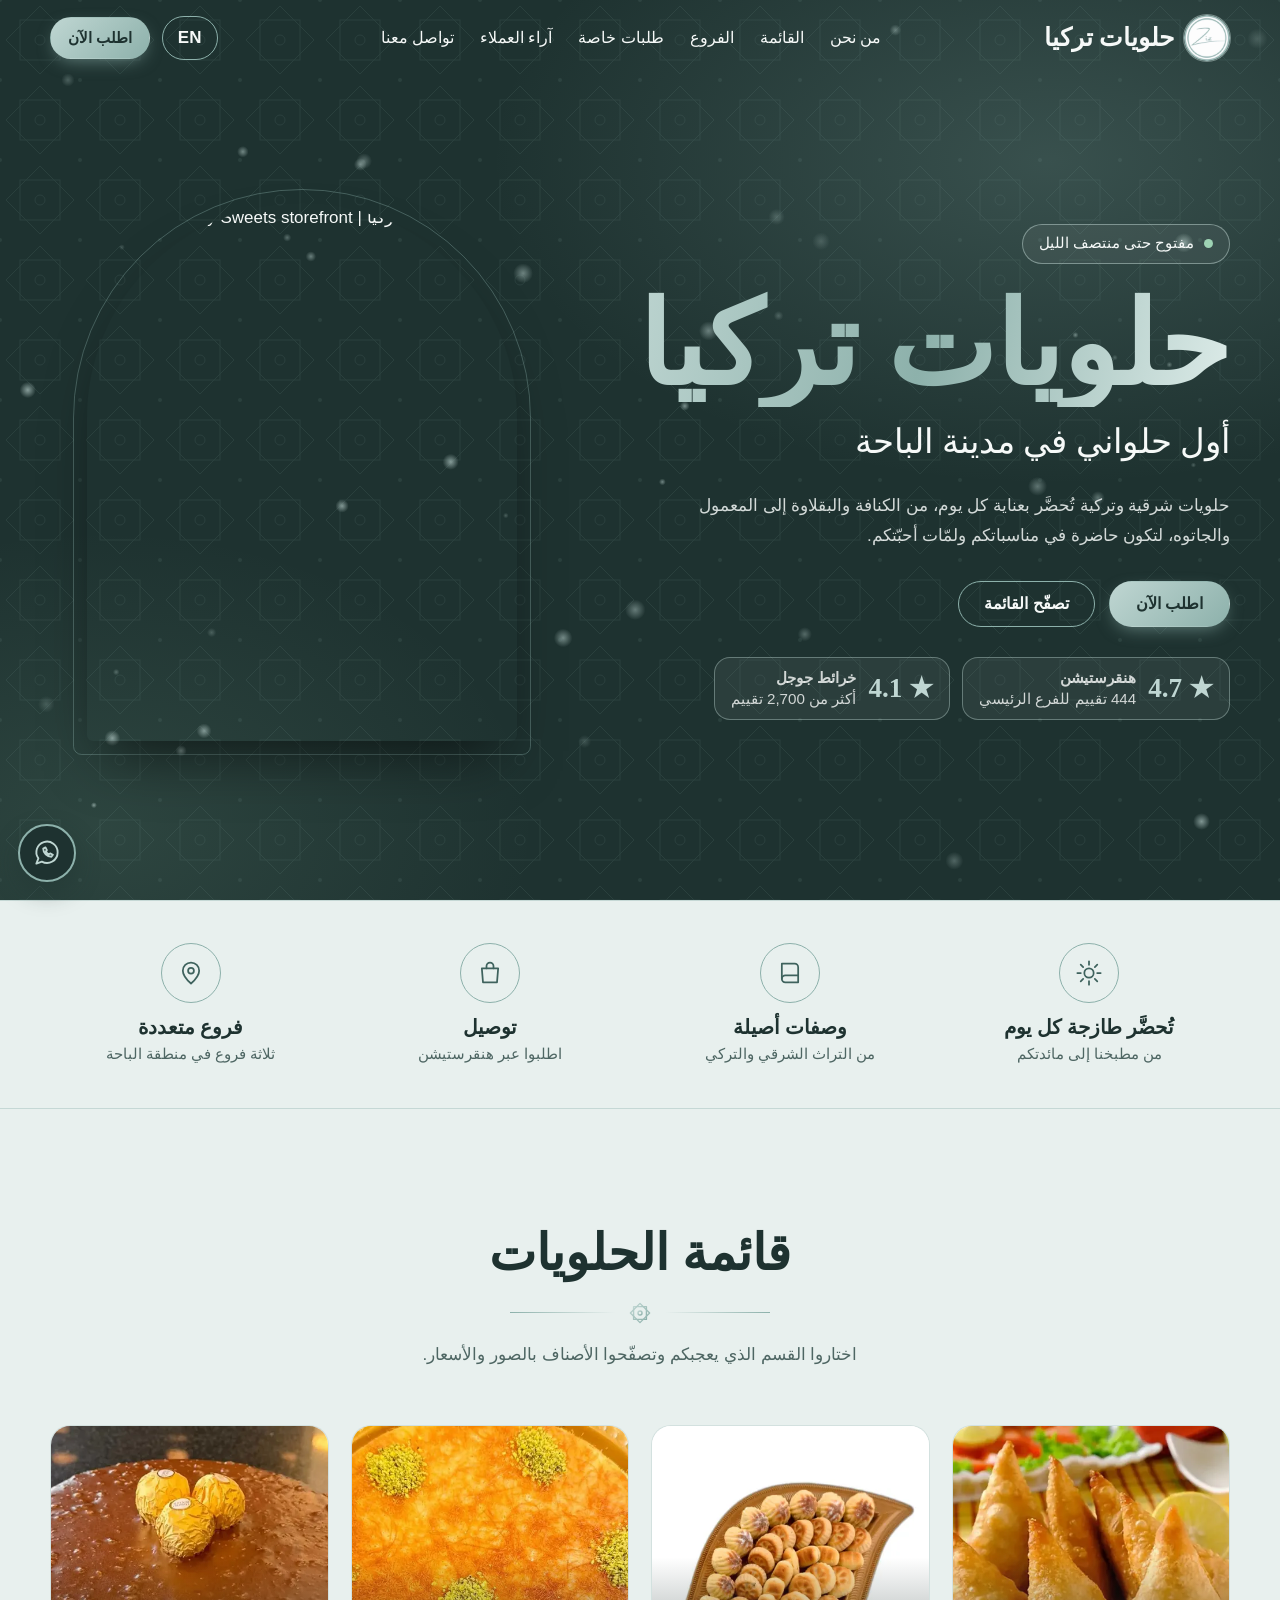
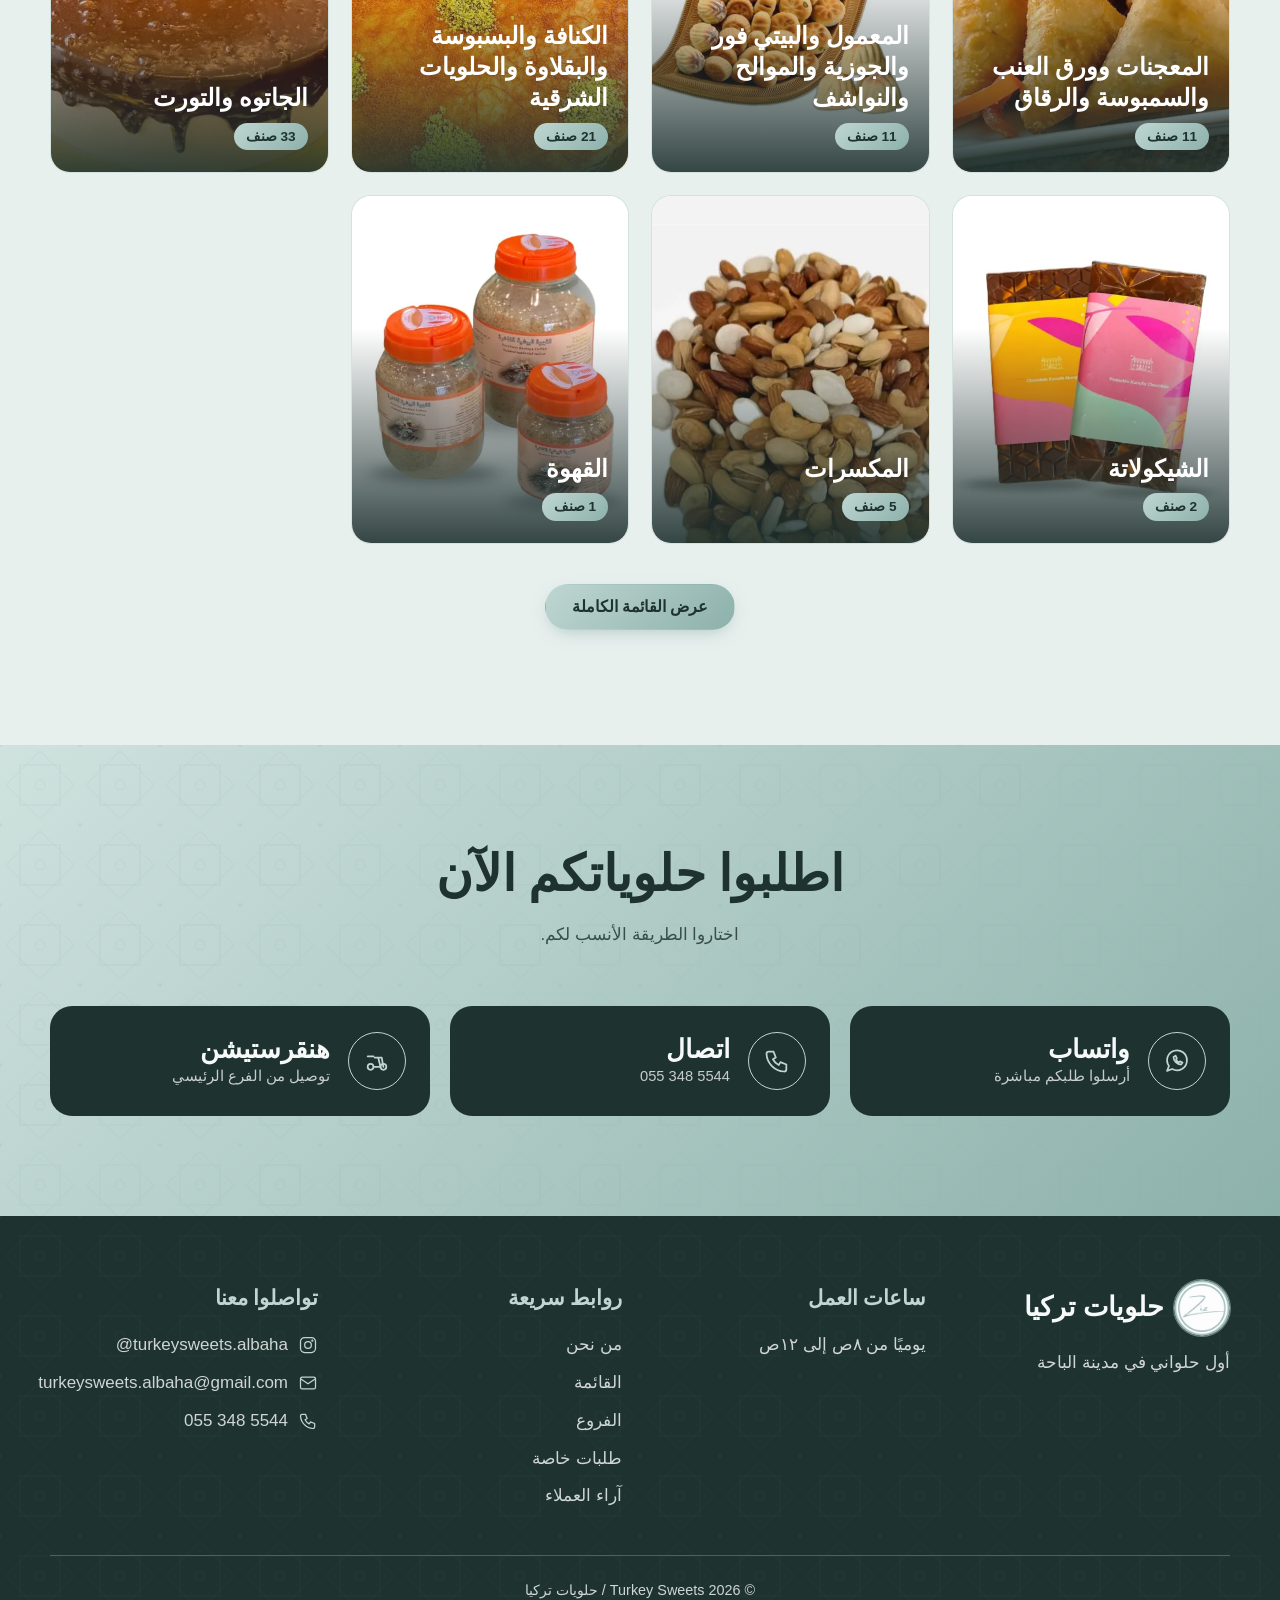
==== commit ed3d3624: "Add files via upload" ====
--- a/index.html
+++ b/index.html
@@ -171,7 +171,7 @@
       <div class="arch-wrap hl" style="--i:3">
         <div class="arch">
           <!-- IMAGE: gold tray of assorted baklava and kunafa on dark wood, shot from a low angle, warm light, portrait 1600x2000 -->
-          <div class="img-slot" data-slot="hero" style="--ar:4/5"></div>
+          <img class="media-img" src="images/storefront.jpg" alt="واجهة حلويات تركيا | Turkey Sweets storefront" width="1000" height="1399" fetchpriority="high" decoding="async" style="--ar:4/5">
         </div>
       </div>
     </div>
--- a/assets/style.css
+++ b/assets/style.css
@@ -384,3 +384,44 @@
 .pager small{color:var(--muted);font-size:.85rem}
 .pager b{font-family:var(--fh);font-size:1.25rem;color:var(--choc)}
 .pager .next{text-align:end}
+
+/* =====================================================================
+   REVIEWS PAGE
+   ===================================================================== */
+.rv-stars{--fill:var(--gold-deep);--empty:rgba(141,177,171,.38);--p:100%;font-size:1.6rem;line-height:1;letter-spacing:.14em;color:var(--fill);white-space:nowrap}
+@supports ((-webkit-background-clip:text) or (background-clip:text)){
+  .rv-stars{background:linear-gradient(90deg,var(--fill) var(--p),var(--empty) var(--p));-webkit-background-clip:text;background-clip:text;color:transparent}
+}
+.rv-stars.sm{font-size:1rem;letter-spacing:.1em}
+
+.rv-sum{display:grid;gap:26px;align-items:center;justify-items:center;text-align:center;max-width:900px;margin:0 auto clamp(30px,5vw,52px);padding:clamp(26px,4vw,42px);background:#fff;border:1px solid var(--line);border-radius:28px}
+.rv-score{display:flex;flex-direction:column;align-items:center;gap:10px}
+.rv-num{font-family:var(--fh);font-size:clamp(4.4rem,13vw,6.4rem);line-height:.95;font-weight:700;color:var(--gold-deep)}
+.rv-based{color:var(--muted)}
+.rv-actions{display:flex;flex-wrap:wrap;justify-content:center;gap:12px;margin-top:18px}
+@media (min-width:760px){
+  .rv-sum{grid-template-columns:auto 1fr;gap:56px;justify-items:stretch;text-align:start}
+  .rv-score{padding-inline-end:56px;border-inline-end:1px solid var(--line)}
+  .rv-actions{justify-content:flex-start}
+}
+
+/* Featured pair: the two quotes that say it plainly */
+.rv-featured{display:grid;grid-template-columns:repeat(auto-fit,minmax(min(100%,340px),1fr));gap:22px;margin-bottom:22px}
+.rv-feat{margin:0;display:flex;flex-direction:column;gap:28px;padding:clamp(26px,4vw,40px);color:var(--cream);background:linear-gradient(160deg,var(--choc-2),var(--choc));border:1px solid rgba(191,214,210,.5);border-radius:24px}
+.rv-quote{flex:1;margin:0;font-family:'Cormorant Garamond',Georgia,serif;font-size:clamp(1.7rem,3.8vw,2.3rem);line-height:1.28;font-weight:600;color:#fff}
+.rv-feat .rv-stars{--fill:var(--gold-2);--empty:rgba(191,214,210,.28)}
+.rv-feat .rv-name{color:var(--cream)}
+
+.rv-grid{display:grid;grid-template-columns:repeat(auto-fill,minmax(min(100%,290px),1fr));gap:22px}
+.rv-card{display:flex;flex-direction:column;gap:16px;padding:24px 22px}
+.rv-card:hover{transform:none;box-shadow:none}
+.rv-card::after{display:none}
+.rv-who{display:flex;align-items:center;gap:12px}
+.rv-av{flex:none;width:44px;height:44px;border-radius:50%;display:grid;place-items:center;background:var(--grad-gold);color:var(--choc);font:700 1.1rem/1 'Inter','Segoe UI',Arial,sans-serif}
+.rv-who .rv-name{font-family:var(--fb);font-size:1.02rem;font-weight:600;line-height:1.3;margin-bottom:2px}
+.rv-text{flex:1;font-family:'Inter','Segoe UI',Arial,sans-serif;font-size:1rem;line-height:1.65;color:var(--choc)}
+.rv-text.rv-empty{font-family:var(--fb);font-style:italic;color:var(--muted)}
+.rv-meta{display:flex;flex-wrap:wrap;gap:6px;list-style:none;margin:0;padding:0}
+.rv-meta li{padding:2px 12px;border:1px solid var(--line);border-radius:999px;font-size:.85rem;color:var(--muted)}
+.rv-note{margin-top:34px;text-align:center;color:var(--muted);font-size:.92rem}
+@media (max-width:480px){ .rv-actions .btn{flex:1 1 100%} }
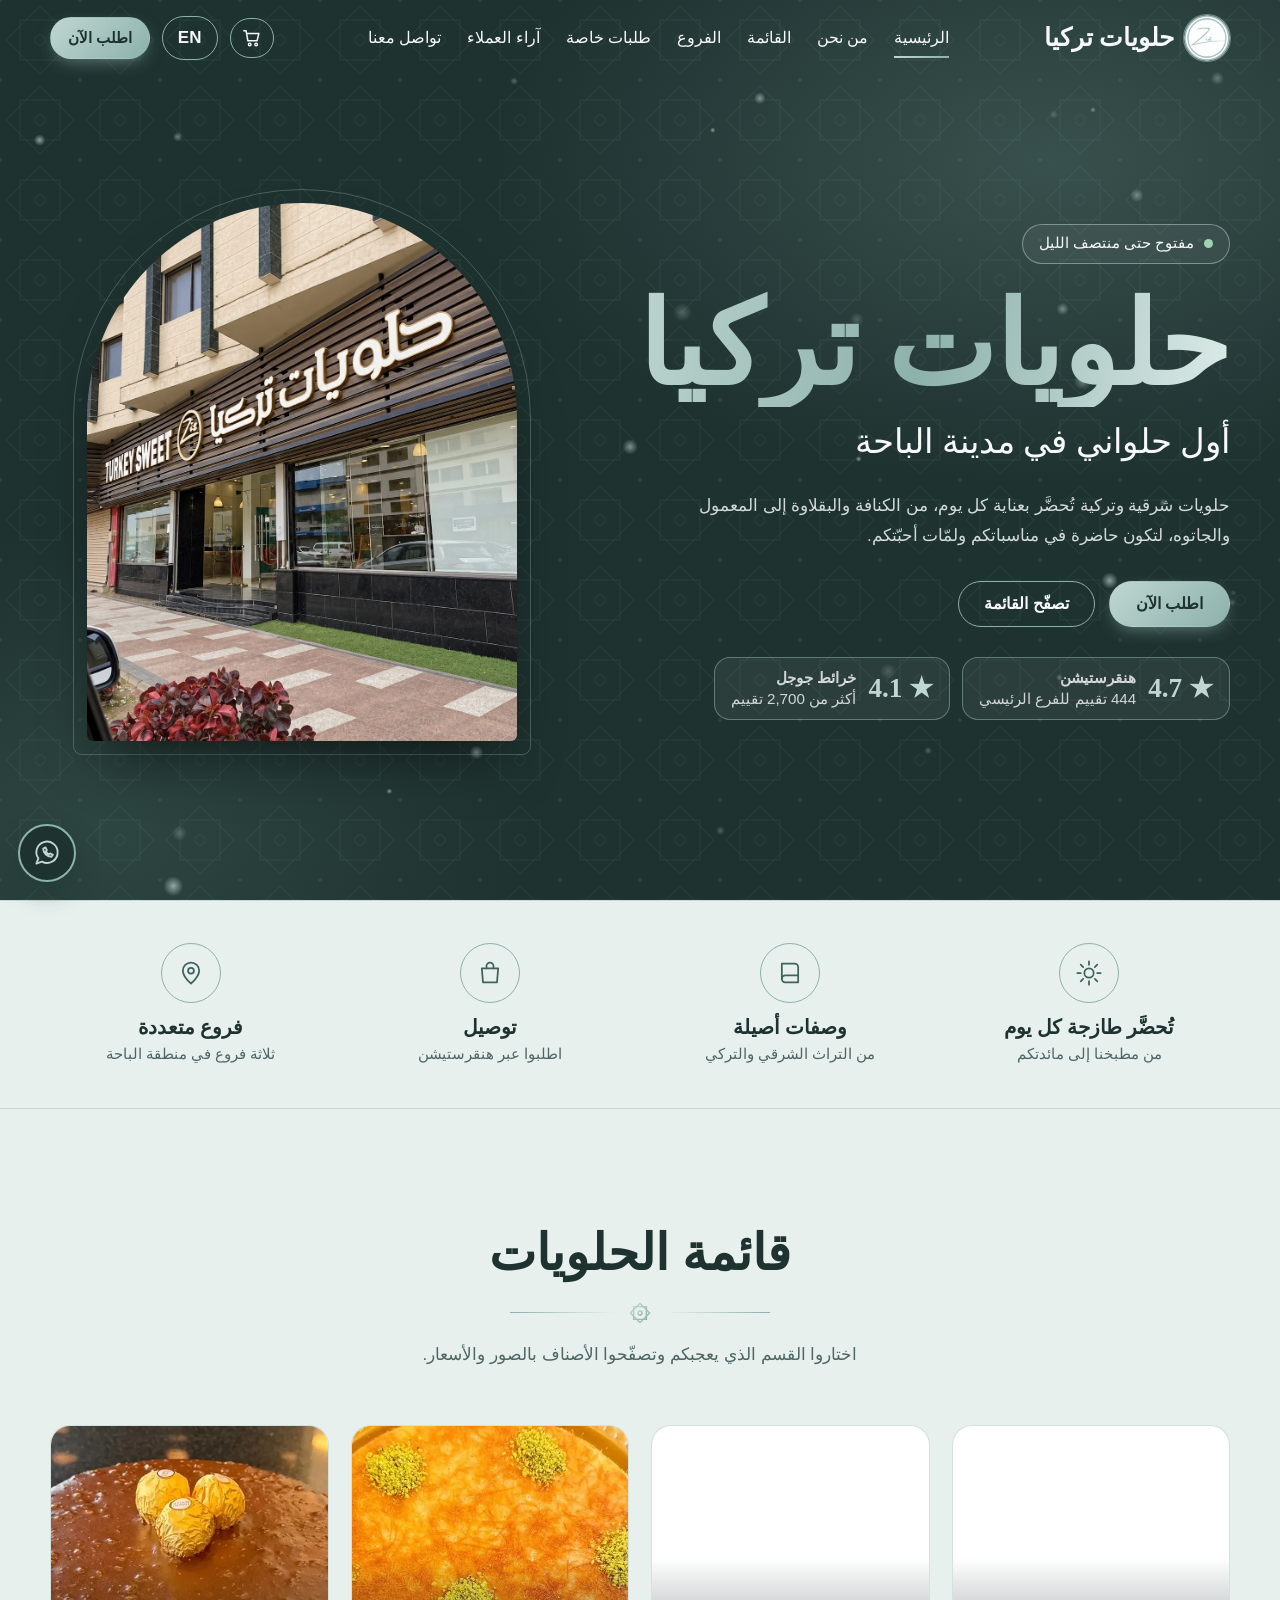
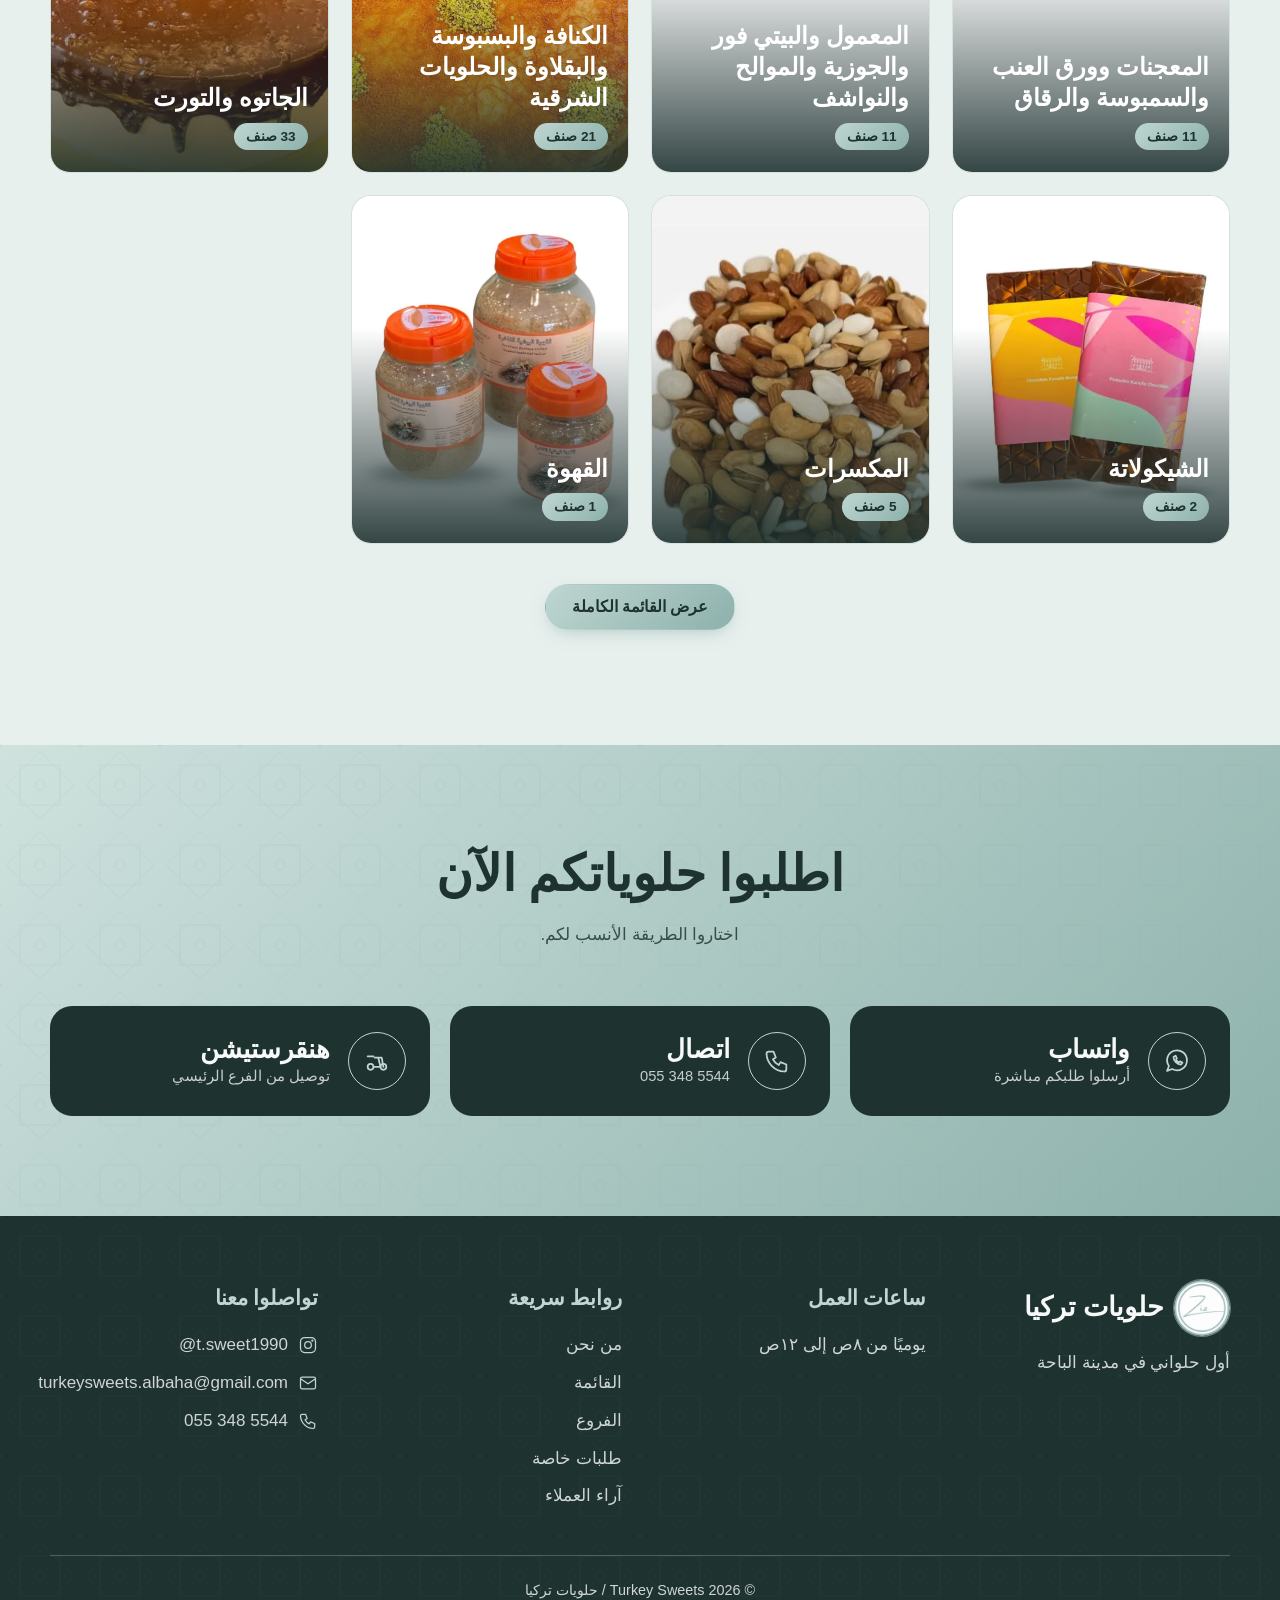
==== commit e2abf033: "Add files via upload" ====
--- a/index.html
+++ b/index.html
@@ -64,7 +64,7 @@
     "addressCountry": "SA"
   },
   "aggregateRating": { "@type": "AggregateRating", "ratingValue": "4.1", "reviewCount": "2700", "bestRating": "5" },
-  "sameAs": ["https://www.instagram.com/turkeysweets.albaha/"]
+  "sameAs": ["https://www.instagram.com/t.sweet1990/"]
 }
 </script>
 </head>
@@ -267,7 +267,7 @@
       <div>
         <h4 data-i18n="footContact">تواصلوا معنا</h4>
         <ul>
-          <li class="foot-social"><svg viewBox="0 0 24 24" aria-hidden="true"><rect x="3" y="3" width="18" height="18" rx="5"/><circle cx="12" cy="12" r="4"/><circle cx="17.2" cy="6.8" r=".6"/></svg><a href="https://www.instagram.com/turkeysweets.albaha/" target="_blank" rel="noopener noreferrer" aria-label="Instagram"><span class="ltr">@turkeysweets.albaha</span></a></li>
+          <li class="foot-social"><svg viewBox="0 0 24 24" aria-hidden="true"><rect x="3" y="3" width="18" height="18" rx="5"/><circle cx="12" cy="12" r="4"/><circle cx="17.2" cy="6.8" r=".6"/></svg><a href="https://www.instagram.com/t.sweet1990/" target="_blank" rel="noopener noreferrer" aria-label="Instagram"><span class="ltr">@t.sweet1990</span></a></li>
           <li class="foot-social"><svg viewBox="0 0 24 24" aria-hidden="true"><rect x="3" y="5" width="18" height="14" rx="2"/><path d="m3 7 9 6 9-6"/></svg><a href="mailto:turkeysweets.albaha@gmail.com"><span class="ltr">turkeysweets.albaha@gmail.com</span></a></li>
           <li class="foot-social"><svg viewBox="0 0 24 24" aria-hidden="true"><path d="M5 4h4l2 5-2.5 1.5a11 11 0 0 0 5 5L15 13l5 2v4a2 2 0 0 1-2 2A16 16 0 0 1 3 6a2 2 0 0 1 2-2z"/></svg><a href="tel:+966553485544"><span class="ltr">055 348 5544</span></a></li>
         </ul>
